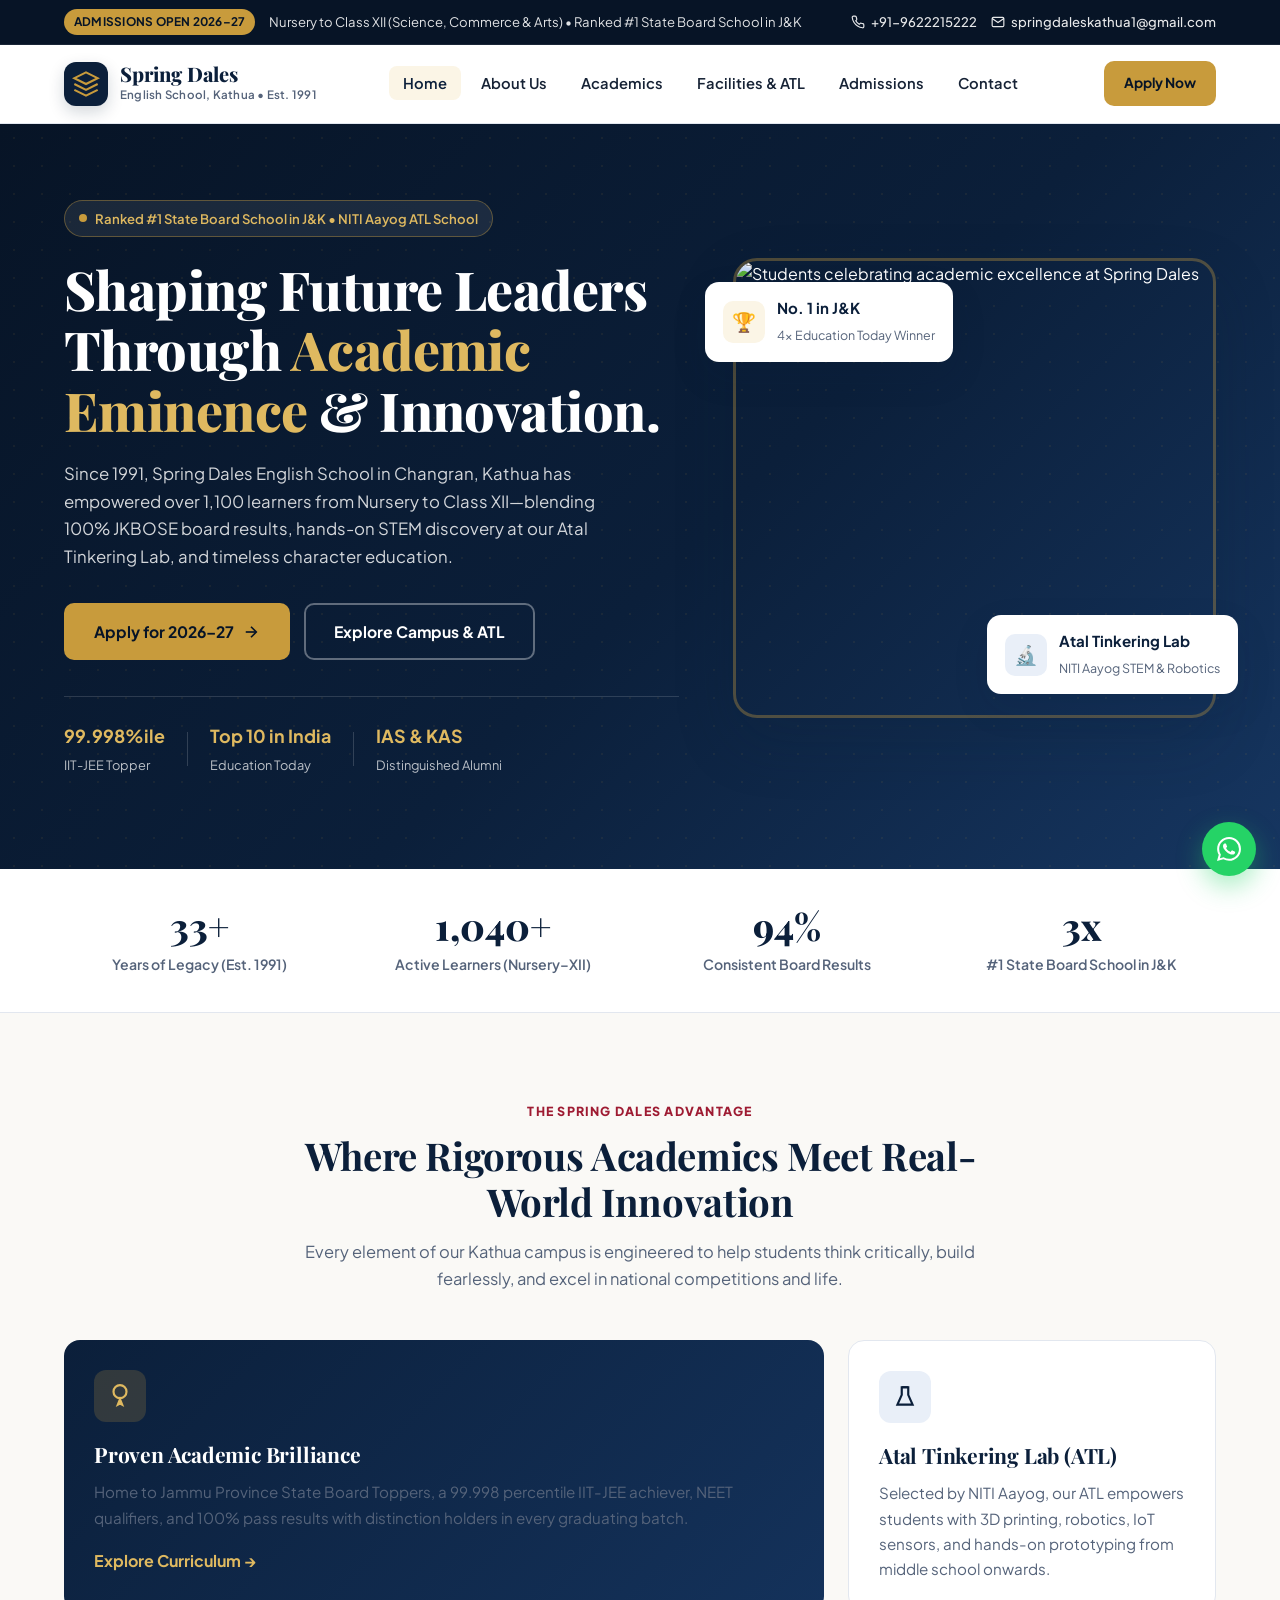
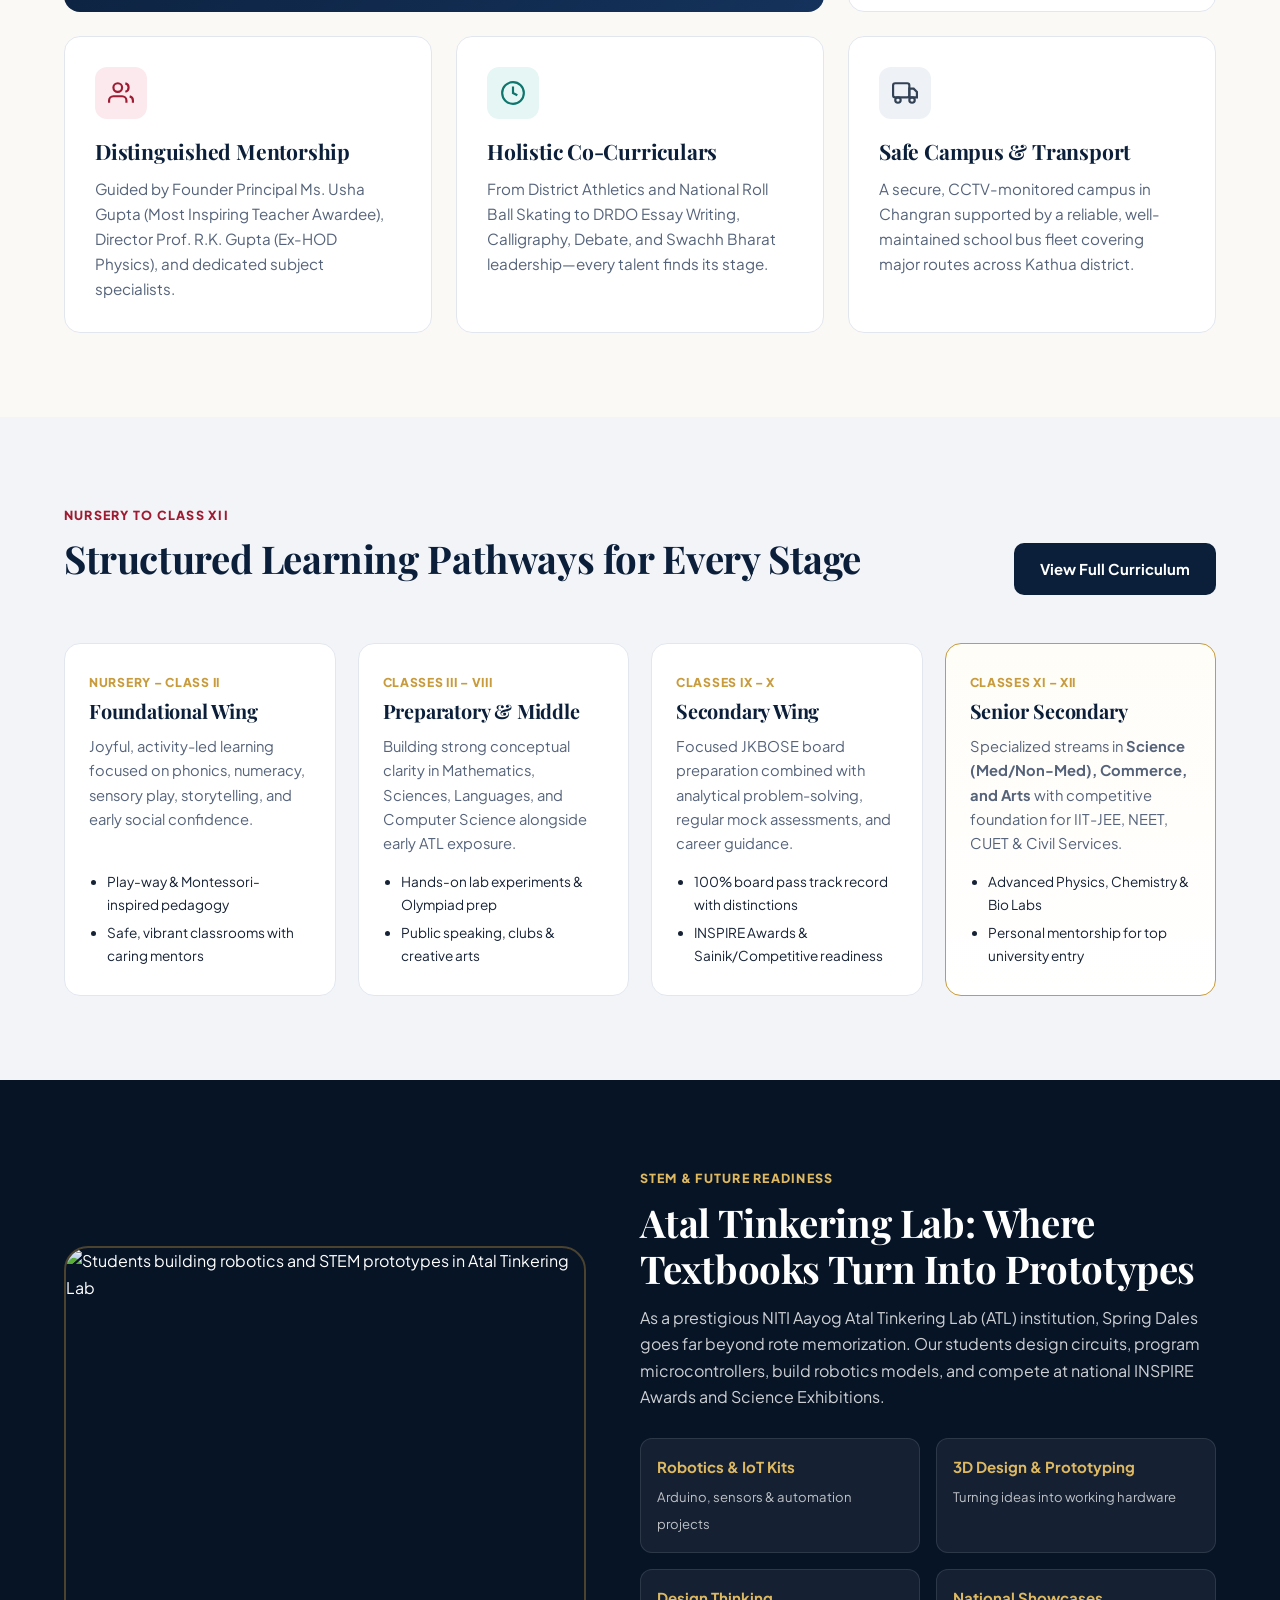
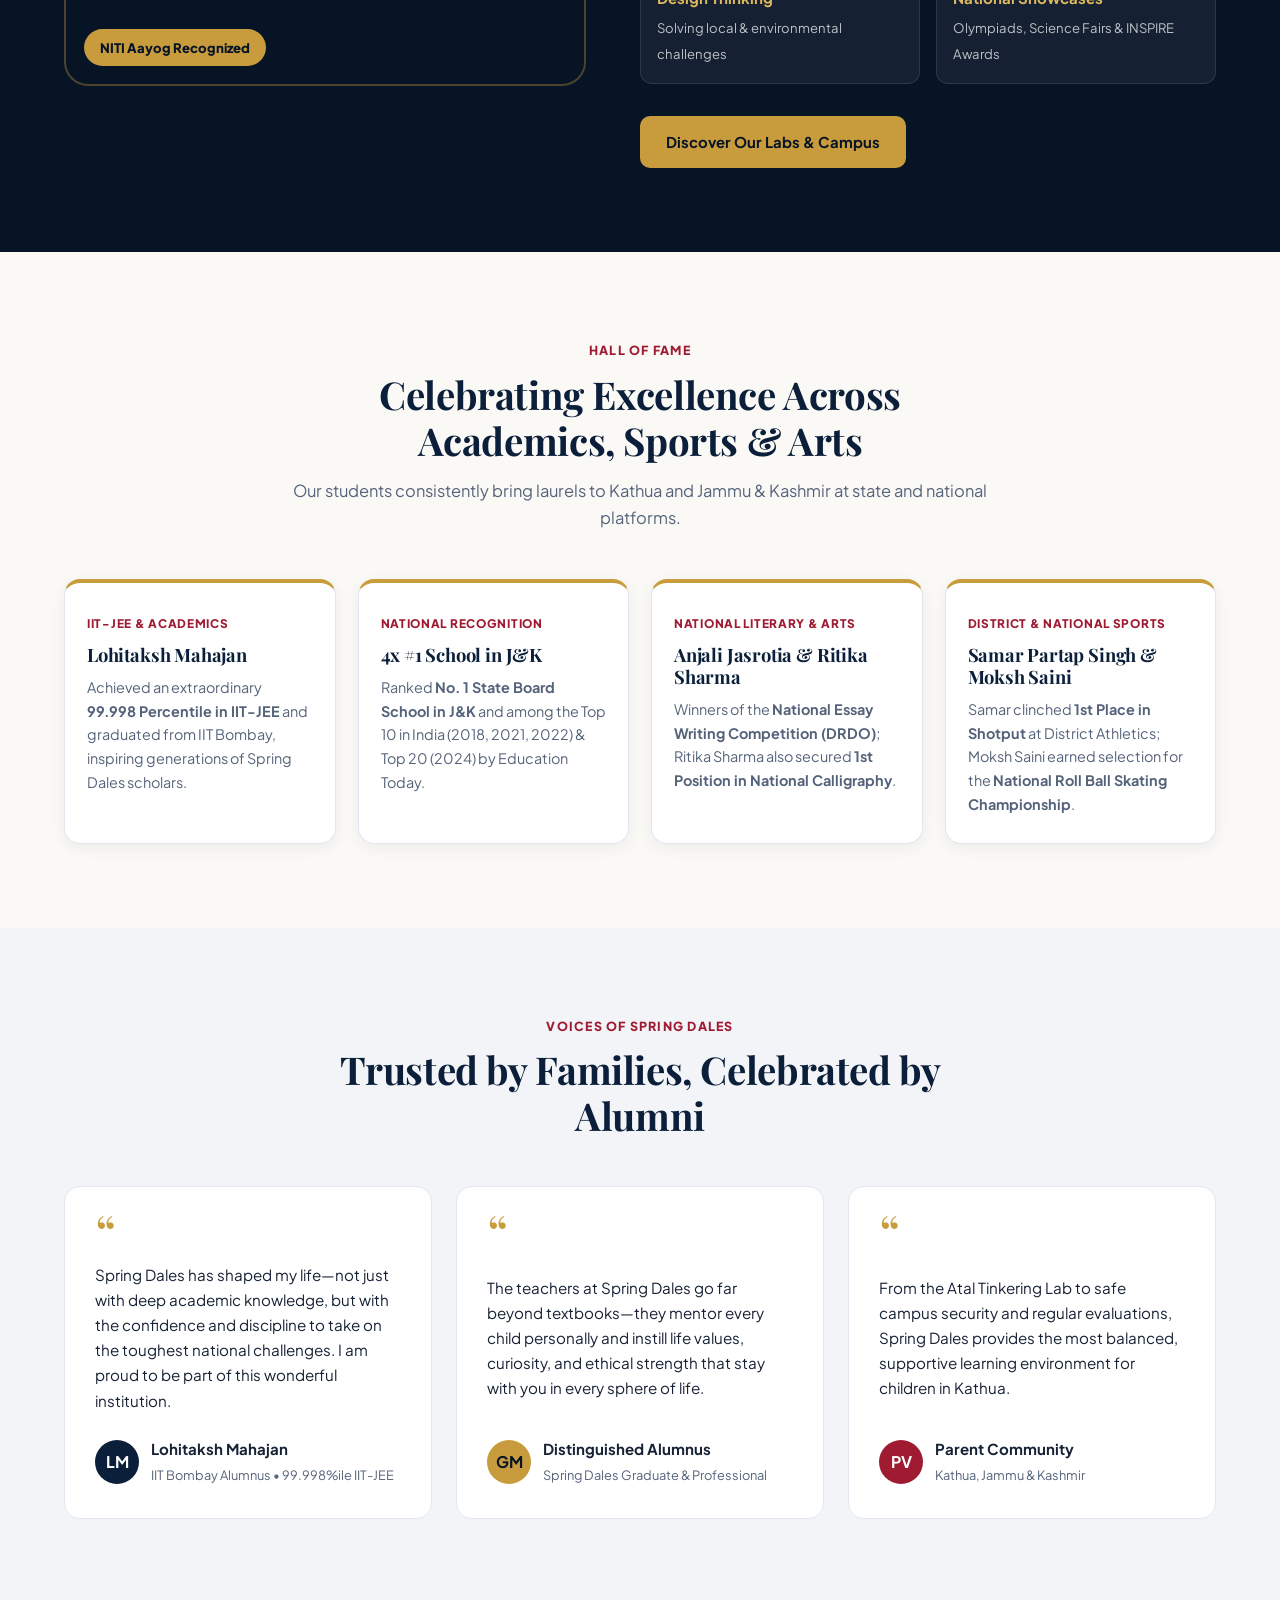
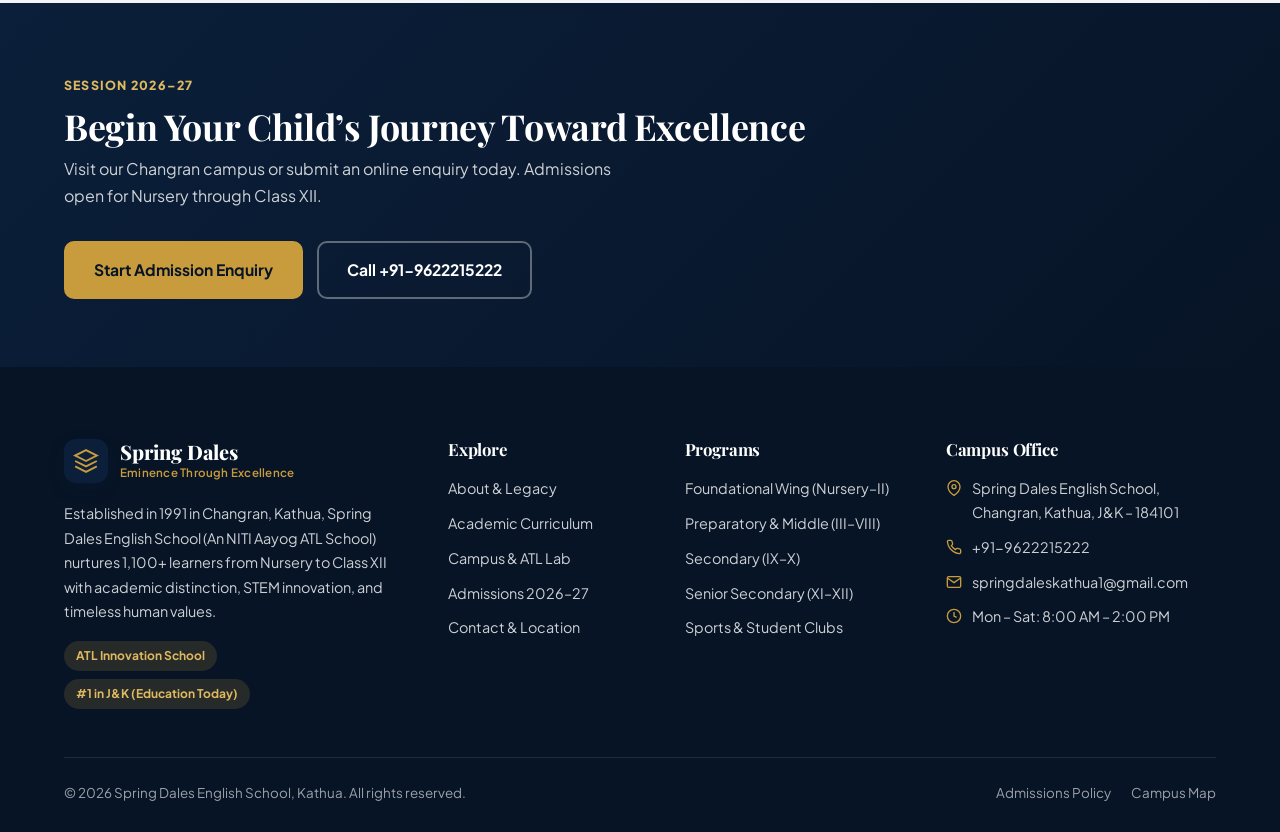
==== index.html @ 7762a11d "nine files have been added liin-coders" ====
<!DOCTYPE html>
<html lang="en">
<head>
  <meta charset="UTF-8" />
  <meta name="viewport" content="width=device-width, initial-scale=1.0" />
  <title>Spring Dales English School, Kathua | #1 Ranked ATL School in J&K (Est. 1991)</title>
  <meta name="description" content="Spring Dales English School, Changran, Kathua — Ranked #1 State Board School in J&K. Nurturing 1,100+ students from Nursery to Class XII with 100% Board Results, Atal Tinkering Lab (ATL), and IIT-JEE/NEET achievers." />
  <meta name="keywords" content="Spring Dales English School Kathua, Best School in Kathua, Top JKBOSE School Jammu and Kashmir, Atal Tinkering Lab School Kathua, Admissions Kathua 2026-27, Changran Kathua School" />
  <meta property="og:title" content="Spring Dales English School, Kathua | #1 Ranked ATL School in J&K (Est. 1991)" />
  <meta property="og:description" content="Spring Dales English School, Changran, Kathua — Ranked #1 State Board School in J&K. Nurturing 1,100+ students from Nursery to Class XII with 100% Board Results, Atal Tinkering Lab (ATL), and IIT-JEE/NEET achievers." />
  <meta property="og:type" content="website" />
  <meta property="og:url" content="https://springdaleskathua.edu.in/" />
  <link rel="preconnect" href="https://fonts.googleapis.com" />
  <link rel="preconnect" href="https://fonts.gstatic.com" crossorigin />
  <link href="https://fonts.googleapis.com/css2?family=Playfair+Display:ital,wght@0,600;0,700;0,800;1,600&family=Plus+Jakarta+Sans:wght@400;500;600;700;800&display=swap" rel="stylesheet" />
  <link rel="stylesheet" href="css/style.css" />
  
  <script type="application/ld+json">
  {
    "@context": "https://schema.org",
    "@type": "School",
    "name": "Spring Dales English School, Kathua",
    "alternateName": "Spring Dales English School (An ATL School)",
    "url": "https://springdaleskathua.edu.in/",
    "foundingDate": "1991",
    "telephone": "+91-9622215222",
    "email": "springdaleskathua1@gmail.com",
    "address": {
      "@type": "PostalAddress",
      "streetAddress": "Changran",
      "addressLocality": "Kathua",
      "addressRegion": "Jammu and Kashmir",
      "postalCode": "184101",
      "addressCountry": "IN"
    },
    "slogan": "Eminence Through Excellence"
  }
  </script>

</head>
<body>
  <!-- Top Utility Bar -->
  <div class="top-bar">
    <div class="container top-bar-inner">
      <div class="top-bar-left">
        <span class="badge-pill">Admissions Open 2026–27</span>
        <span class="top-bar-text">Nursery to Class XII (Science, Commerce &amp; Arts) • Ranked #1 State Board School in J&amp;K</span>
      </div>
      <div class="top-bar-right">
        <a href="tel:+919622215222" class="top-link">
          <svg width="14" height="14" viewBox="0 0 24 24" fill="none" stroke="currentColor" stroke-width="2"><path d="M22 16.92v3a2 2 0 0 1-2.18 2 19.79 19.79 0 0 1-8.63-3.07 19.5 19.5 0 0 1-6-6 19.79 19.79 0 0 1-3.07-8.67A2 2 0 0 1 4.11 2h3a2 2 0 0 1 2 1.72 12.84 12.84 0 0 0 .7 2.81 2 2 0 0 1-.45 2.11L8.09 9.91a16 16 0 0 0 6 6l1.27-1.27a2 2 0 0 1 2.11-.45 12.84 12.84 0 0 0 2.81.7A2 2 0 0 1 22 16.92z"/></svg>
          +91-9622215222
        </a>
        <a href="mailto:springdaleskathua1@gmail.com" class="top-link hide-sm">
          <svg width="14" height="14" viewBox="0 0 24 24" fill="none" stroke="currentColor" stroke-width="2"><path d="M4 4h16c1.1 0 2 .9 2 2v12c0 1.1-.9 2-2 2H4c-1.1 0-2-.9-2-2V6c0-1.1.9-2 2-2z"/><polyline points="22,6 12,13 2,6"/></svg>
          springdaleskathua1@gmail.com
        </a>
      </div>
    </div>
  </div>

  <!-- Main Sticky Navigation -->
  <header class="site-header" id="siteHeader">
    <div class="container header-inner">
      <a href="index.html" class="brand" aria-label="Spring Dales English School Home">
        <div class="brand-emblem">
          <svg width="28" height="28" viewBox="0 0 24 24" fill="none" stroke="currentColor" stroke-width="1.8">
            <path d="M12 2L2 7l10 5 10-5-10-5z"/>
            <path d="M2 17l10 5 10-5"/>
            <path d="M2 12l10 5 10-5"/>
          </svg>
        </div>
        <div class="brand-text">
          <span class="brand-name">Spring Dales</span>
          <span class="brand-sub">English School, Kathua • Est. 1991</span>
        </div>
      </a>

      <nav class="main-nav" aria-label="Primary Navigation">
        <ul class="nav-list">
          <li><a href="index.html" class="nav-link active">Home</a></li>
          <li><a href="about.html" class="nav-link">About Us</a></li>
          <li><a href="academics.html" class="nav-link">Academics</a></li>
          <li><a href="facilities.html" class="nav-link">Facilities & ATL</a></li>
          <li><a href="admissions.html" class="nav-link">Admissions</a></li>
          <li><a href="contact.html" class="nav-link">Contact</a></li>
        </ul>
      </nav>

      <div class="header-actions">
        <a href="admissions.html#apply" class="btn btn-gold btn-sm">Apply Now</a>
        <button class="hamburger" id="menuToggle" aria-label="Open navigation menu" aria-expanded="false">
          <span></span><span></span><span></span>
        </button>
      </div>
    </div>
  </header>

  <!-- Mobile Drawer -->
  <div class="mobile-drawer" id="mobileDrawer" aria-hidden="true">
    <div class="mobile-drawer-header">
      <span class="brand-name" style="color:#fff;">Spring Dales Kathua</span>
      <button class="drawer-close" id="drawerClose" aria-label="Close menu">&times;</button>
    </div>
    <nav class="mobile-nav-links">
      <a href="index.html" class="mobile-link active">Home</a>
      <a href="about.html" class="mobile-link">About Us</a>
      <a href="academics.html" class="mobile-link">Academics</a>
      <a href="facilities.html" class="mobile-link">Facilities & ATL</a>
      <a href="admissions.html" class="mobile-link">Admissions</a>
      <a href="contact.html" class="mobile-link">Contact</a>
      <a href="admissions.html#apply" class="btn btn-gold" style="margin-top:16px; width:100%; justify-content:center;">Apply for 2026–27</a>
    </nav>
    <div class="mobile-drawer-footer">
      <p>Changran, Kathua, J&amp;K</p>
      <p>Mon–Sat: 8:00 AM – 2:00 PM</p>
      <a href="tel:+919622215222">+91-9622215222</a>
    </div>
  </div>
  <div class="drawer-backdrop" id="drawerBackdrop"></div>

  <!-- HERO SECTION -->
  <section class="hero">
    <div class="hero-bg-pattern"></div>
    <div class="container hero-grid">
      <div class="hero-content reveal">
        <div class="eyebrow">
          <span class="dot"></span>
          Ranked #1 State Board School in J&amp;K • NITI Aayog ATL School
        </div>
        <h1 class="hero-title">
          Shaping Future Leaders Through <span class="text-gold">Academic Eminence</span> &amp; Innovation.
        </h1>
        <p class="hero-subtitle">
          Since 1991, Spring Dales English School in Changran, Kathua has empowered over 1,100 learners from Nursery to Class XII—blending 100% JKBOSE board results, hands-on STEM discovery at our Atal Tinkering Lab, and timeless character education.
        </p>
        <div class="hero-cta-group">
          <a href="admissions.html#apply" class="btn btn-gold btn-lg">
            Apply for 2026–27
            <svg width="18" height="18" viewBox="0 0 24 24" fill="none" stroke="currentColor" stroke-width="2.2"><line x1="5" y1="12" x2="19" y2="12"/><polyline points="12 5 19 12 12 19"/></svg>
          </a>
          <a href="facilities.html" class="btn btn-outline-light btn-lg">Explore Campus &amp; ATL</a>
        </div>
        <div class="hero-trust-row">
          <div class="trust-item">
            <strong>99.998%ile</strong>
            <span>IIT-JEE Topper</span>
          </div>
          <div class="trust-divider"></div>
          <div class="trust-item">
            <strong>Top 10 in India</strong>
            <span>Education Today</span>
          </div>
          <div class="trust-divider"></div>
          <div class="trust-item">
            <strong>IAS &amp; KAS</strong>
            <span>Distinguished Alumni</span>
          </div>
        </div>
      </div>

      <div class="hero-visual reveal">
        <div class="hero-image-card">
          <img src="https://images.unsplash.com/photo-1523050854058-8df90110c9f1?auto=format&fit=crop&w=1000&q=85" alt="Students celebrating academic excellence at Spring Dales English School" loading="eager" />
          <div class="floating-card fc-top">
            <div class="fc-icon gold">🏆</div>
            <div>
              <strong>No. 1 in J&amp;K</strong>
              <span>4x Education Today Winner</span>
            </div>
          </div>
          <div class="floating-card fc-bottom">
            <div class="fc-icon navy">🔬</div>
            <div>
              <strong>Atal Tinkering Lab</strong>
              <span>NITI Aayog STEM &amp; Robotics</span>
            </div>
          </div>
        </div>
      </div>
    </div>
  </section>

  <!-- LIVE IMPACT STATS BAR -->
  <section class="stats-strip">
    <div class="container stats-grid">
      <div class="stat-box reveal">
        <span class="stat-number" data-target="35" data-suffix="+">35+</span>
        <span class="stat-label">Years of Legacy (Est. 1991)</span>
      </div>
      <div class="stat-box reveal">
        <span class="stat-number" data-target="1100" data-suffix="+">1,100+</span>
        <span class="stat-label">Active Learners (Nursery–XII)</span>
      </div>
      <div class="stat-box reveal">
        <span class="stat-number" data-target="100" data-suffix="%">100%</span>
        <span class="stat-label">Consistent Board Results</span>
      </div>
      <div class="stat-box reveal">
        <span class="stat-number" data-target="4" data-suffix="x">4x</span>
        <span class="stat-label">#1 State Board School in J&amp;K</span>
      </div>
    </div>
  </section>

  <!-- WHY CHOOSE SPRING DALES (BENTO VALUE PROPOSITION) -->
  <section class="section">
    <div class="container">
      <div class="section-header center reveal">
        <span class="section-tag">The Spring Dales Advantage</span>
        <h2 class="section-title">Where Rigorous Academics Meet Real-World Innovation</h2>
        <p class="section-lead">Every element of our Kathua campus is engineered to help students think critically, build fearlessly, and excel in national competitions and life.</p>
      </div>

      <div class="bento-grid">
        <article class="bento-card bento-featured reveal">
          <div class="card-icon-wrap gold">
            <svg width="26" height="26" viewBox="0 0 24 24" fill="none" stroke="currentColor" stroke-width="2"><path d="M12 15l-2 5l2-1l2 1l-2-5z"/><circle cx="12" cy="8" r="6"/></svg>
          </div>
          <h3>Proven Academic Brilliance</h3>
          <p>Home to Jammu Province State Board Toppers, a 99.998 percentile IIT-JEE achiever, NEET qualifiers, and 100% pass results with distinction holders in every graduating batch.</p>
          <a href="academics.html" class="card-link">Explore Curriculum &rarr;</a>
        </article>

        <article class="bento-card reveal">
          <div class="card-icon-wrap navy">
            <svg width="26" height="26" viewBox="0 0 24 24" fill="none" stroke="currentColor" stroke-width="2"><path d="M9 3h6v7l4 9H5l4-9V3z"/><line x1="9" y1="3" x2="15" y2="3"/></svg>
          </div>
          <h3>Atal Tinkering Lab (ATL)</h3>
          <p>Selected by NITI Aayog, our ATL empowers students with 3D printing, robotics, IoT sensors, and hands-on prototyping from middle school onwards.</p>
        </article>

        <article class="bento-card reveal">
          <div class="card-icon-wrap crimson">
            <svg width="26" height="26" viewBox="0 0 24 24" fill="none" stroke="currentColor" stroke-width="2"><path d="M17 21v-2a4 4 0 0 0-4-4H5a4 4 0 0 0-4 4v2"/><circle cx="9" cy="7" r="4"/><path d="M23 21v-2a4 4 0 0 0-3-3.87"/><path d="M16 3.13a4 4 0 0 1 0 7.75"/></svg>
          </div>
          <h3>Distinguished Mentorship</h3>
          <p>Guided by Founder Principal Ms. Usha Gupta (Most Inspiring Teacher Awardee), Director Prof. R.K. Gupta (Ex-HOD Physics), and dedicated subject specialists.</p>
        </article>

        <article class="bento-card reveal">
          <div class="card-icon-wrap teal">
            <svg width="26" height="26" viewBox="0 0 24 24" fill="none" stroke="currentColor" stroke-width="2"><circle cx="12" cy="12" r="10"/><path d="M12 6v6l4 2"/></svg>
          </div>
          <h3>Holistic Co-Curriculars</h3>
          <p>From District Athletics and National Roll Ball Skating to DRDO Essay Writing, Calligraphy, Debate, and Swachh Bharat leadership—every talent finds its stage.</p>
        </article>

        <article class="bento-card reveal">
          <div class="card-icon-wrap slate">
            <svg width="26" height="26" viewBox="0 0 24 24" fill="none" stroke="currentColor" stroke-width="2"><rect x="1" y="3" width="15" height="13" rx="2"/><polygon points="16 8 20 8 23 11 23 16 16 16 16 8"/><circle cx="5.5" cy="18.5" r="2.5"/><circle cx="18.5" cy="18.5" r="2.5"/></svg>
          </div>
          <h3>Safe Campus &amp; Transport</h3>
          <p>A secure, CCTV-monitored campus in Changran supported by a reliable, well-maintained school bus fleet covering major routes across Kathua district.</p>
        </article>
      </div>
    </div>
  </section>

  <!-- ACADEMIC PATHWAYS -->
  <section class="section section-alt">
    <div class="container">
      <div class="section-header split reveal">
        <div>
          <span class="section-tag">Nursery to Class XII</span>
          <h2 class="section-title">Structured Learning Pathways for Every Stage</h2>
        </div>
        <a href="academics.html" class="btn btn-navy">View Full Curriculum</a>
      </div>

      <div class="pathways-grid">
        <div class="pathway-card reveal">
          <span class="pathway-grade">Nursery – Class II</span>
          <h3>Foundational Wing</h3>
          <p>Joyful, activity-led learning focused on phonics, numeracy, sensory play, storytelling, and early social confidence.</p>
          <ul>
            <li>Play-way &amp; Montessori-inspired pedagogy</li>
            <li>Safe, vibrant classrooms with caring mentors</li>
          </ul>
        </div>

        <div class="pathway-card reveal">
          <span class="pathway-grade">Classes III – VIII</span>
          <h3>Preparatory &amp; Middle</h3>
          <p>Building strong conceptual clarity in Mathematics, Sciences, Languages, and Computer Science alongside early ATL exposure.</p>
          <ul>
            <li>Hands-on lab experiments &amp; Olympiad prep</li>
            <li>Public speaking, clubs &amp; creative arts</li>
          </ul>
        </div>

        <div class="pathway-card reveal">
          <span class="pathway-grade">Classes IX – X</span>
          <h3>Secondary Wing</h3>
          <p>Focused JKBOSE board preparation combined with analytical problem-solving, regular mock assessments, and career guidance.</p>
          <ul>
            <li>100% board pass track record with distinctions</li>
            <li>INSPIRE Awards &amp; Sainik/Competitive readiness</li>
          </ul>
        </div>

        <div class="pathway-card featured-pathway reveal">
          <span class="pathway-grade">Classes XI – XII</span>
          <h3>Senior Secondary</h3>
          <p>Specialized streams in <strong>Science (Med/Non-Med), Commerce, and Arts</strong> with competitive foundation for IIT-JEE, NEET, CUET &amp; Civil Services.</p>
          <ul>
            <li>Advanced Physics, Chemistry &amp; Bio Labs</li>
            <li>Personal mentorship for top university entry</li>
          </ul>
        </div>
      </div>
    </div>
  </section>

  <!-- ATL INNOVATION SPOTLIGHT -->
  <section class="section atl-spotlight">
    <div class="container atl-grid">
      <div class="atl-media reveal">
        <img src="https://images.unsplash.com/photo-1581092160607-ee22621dd758?auto=format&fit=crop&w=950&q=85" alt="Students building robotics and STEM prototypes in Atal Tinkering Lab" loading="lazy" />
        <div class="atl-badge">NITI Aayog Recognized</div>
      </div>
      <div class="atl-content reveal">
        <span class="section-tag tag-gold">STEM &amp; Future Readiness</span>
        <h2 class="section-title text-white">Atal Tinkering Lab: Where Textbooks Turn Into Prototypes</h2>
        <p class="atl-text">
          As a prestigious NITI Aayog Atal Tinkering Lab (ATL) institution, Spring Dales goes far beyond rote memorization. Our students design circuits, program microcontrollers, build robotics models, and compete at national INSPIRE Awards and Science Exhibitions.
        </p>
        <div class="atl-features">
          <div class="atl-feat">
            <strong>Robotics &amp; IoT Kits</strong>
            <span>Arduino, sensors &amp; automation projects</span>
          </div>
          <div class="atl-feat">
            <strong>3D Design &amp; Prototyping</strong>
            <span>Turning ideas into working hardware</span>
          </div>
          <div class="atl-feat">
            <strong>Design Thinking</strong>
            <span>Solving local &amp; environmental challenges</span>
          </div>
          <div class="atl-feat">
            <strong>National Showcases</strong>
            <span>Olympiads, Science Fairs &amp; INSPIRE Awards</span>
          </div>
        </div>
        <a href="facilities.html#atl" class="btn btn-gold">Discover Our Labs &amp; Campus</a>
      </div>
    </div>
  </section>

  <!-- HALL OF FAME & RECENT ACHIEVEMENTS -->
  <section class="section">
    <div class="container">
      <div class="section-header center reveal">
        <span class="section-tag">Hall of Fame</span>
        <h2 class="section-title">Celebrating Excellence Across Academics, Sports &amp; Arts</h2>
        <p class="section-lead">Our students consistently bring laurels to Kathua and Jammu &amp; Kashmir at state and national platforms.</p>
      </div>

      <div class="achievements-grid">
        <div class="ach-card reveal">
          <span class="ach-cat">IIT-JEE &amp; Academics</span>
          <h4>Lohitaksh Mahajan</h4>
          <p>Achieved an extraordinary <strong>99.998 Percentile in IIT-JEE</strong> and graduated from IIT Bombay, inspiring generations of Spring Dales scholars.</p>
        </div>
        <div class="ach-card reveal">
          <span class="ach-cat">National Recognition</span>
          <h4>4x #1 School in J&amp;K</h4>
          <p>Ranked <strong>No. 1 State Board School in J&amp;K</strong> and among the Top 10 in India (2018, 2021, 2022) &amp; Top 20 (2024) by Education Today.</p>
        </div>
        <div class="ach-card reveal">
          <span class="ach-cat">National Literary &amp; Arts</span>
          <h4>Anjali Jasrotia &amp; Ritika Sharma</h4>
          <p>Winners of the <strong>National Essay Writing Competition (DRDO)</strong>; Ritika Sharma also secured <strong>1st Position in National Calligraphy</strong>.</p>
        </div>
        <div class="ach-card reveal">
          <span class="ach-cat">District &amp; National Sports</span>
          <h4>Samar Partap Singh &amp; Moksh Saini</h4>
          <p>Samar clinched <strong>1st Place in Shotput</strong> at District Athletics; Moksh Saini earned selection for the <strong>National Roll Ball Skating Championship</strong>.</p>
        </div>
      </div>
    </div>
  </section>

  <!-- ALUMNI & PARENT TESTIMONIALS -->
  <section class="section section-alt">
    <div class="container">
      <div class="section-header center reveal">
        <span class="section-tag">Voices of Spring Dales</span>
        <h2 class="section-title">Trusted by Families, Celebrated by Alumni</h2>
      </div>

      <div class="testimonial-grid">
        <blockquote class="testimonial-card reveal">
          <div class="quote-mark">“</div>
          <p>Spring Dales has shaped my life—not just with deep academic knowledge, but with the confidence and discipline to take on the toughest national challenges. I am proud to be part of this wonderful institution.</p>
          <footer>
            <div class="avatar">LM</div>
            <div>
              <strong>Lohitaksh Mahajan</strong>
              <span>IIT Bombay Alumnus • 99.998%ile IIT-JEE</span>
            </div>
          </footer>
        </blockquote>

        <blockquote class="testimonial-card reveal">
          <div class="quote-mark">“</div>
          <p>The teachers at Spring Dales go far beyond textbooks—they mentor every child personally and instill life values, curiosity, and ethical strength that stay with you in every sphere of life.</p>
          <footer>
            <div class="avatar gold-av">GM</div>
            <div>
              <strong>Distinguished Alumnus</strong>
              <span>Spring Dales Graduate &amp; Professional</span>
            </div>
          </footer>
        </blockquote>

        <blockquote class="testimonial-card reveal">
          <div class="quote-mark">“</div>
          <p>From the Atal Tinkering Lab to safe campus security and regular evaluations, Spring Dales provides the most balanced, supportive learning environment for children in Kathua.</p>
          <footer>
            <div class="avatar crimson-av">PV</div>
            <div>
              <strong>Parent Community</strong>
              <span>Kathua, Jammu &amp; Kashmir</span>
            </div>
          </footer>
        </blockquote>
      </div>
    </div>
  </section>

  <!-- ADMISSIONS CTA BANNER -->
  <section class="cta-banner">
    <div class="container cta-banner-inner reveal">
      <div>
        <span class="section-tag tag-gold">Session 2026–27</span>
        <h2>Begin Your Child’s Journey Toward Excellence</h2>
        <p>Visit our Changran campus or submit an online enquiry today. Admissions open for Nursery through Class XII.</p>
      </div>
      <div class="cta-banner-actions">
        <a href="admissions.html#apply" class="btn btn-gold btn-lg">Start Admission Enquiry</a>
        <a href="tel:+919622215222" class="btn btn-outline-light btn-lg">Call +91-9622215222</a>
      </div>
    </div>
  </section>

  <!-- Footer -->
  <footer class="site-footer">
    <div class="container">
      <div class="footer-grid">
        <div class="footer-col footer-brand-col">
          <div class="brand" style="margin-bottom: 18px;">
            <div class="brand-emblem">
              <svg width="26" height="26" viewBox="0 0 24 24" fill="none" stroke="currentColor" stroke-width="1.8">
                <path d="M12 2L2 7l10 5 10-5-10-5z"/>
                <path d="M2 17l10 5 10-5"/>
                <path d="M2 12l10 5 10-5"/>
              </svg>
            </div>
            <div class="brand-text">
              <span class="brand-name" style="color:#fff;">Spring Dales</span>
              <span class="brand-sub" style="color:#c89b3c;">Eminence Through Excellence</span>
            </div>
          </div>
          <p class="footer-desc">
            Established in 1991 in Changran, Kathua, Spring Dales English School (An NITI Aayog ATL School) nurtures 1,100+ learners from Nursery to Class XII with academic distinction, STEM innovation, and timeless human values.
          </p>
          <div class="footer-badges">
            <span class="f-badge">ATL Innovation School</span>
            <span class="f-badge">#1 in J&amp;K (Education Today)</span>
          </div>
        </div>

        <div class="footer-col">
          <h4 class="footer-heading">Explore</h4>
          <ul class="footer-links">
            <li><a href="about.html">About &amp; Legacy</a></li>
            <li><a href="academics.html">Academic Curriculum</a></li>
            <li><a href="facilities.html">Campus &amp; ATL Lab</a></li>
            <li><a href="admissions.html">Admissions 2026–27</a></li>
            <li><a href="contact.html">Contact &amp; Location</a></li>
          </ul>
        </div>

        <div class="footer-col">
          <h4 class="footer-heading">Programs</h4>
          <ul class="footer-links">
            <li><a href="academics.html#foundational">Foundational Wing (Nursery–II)</a></li>
            <li><a href="academics.html#middle">Preparatory &amp; Middle (III–VIII)</a></li>
            <li><a href="academics.html#secondary">Secondary (IX–X)</a></li>
            <li><a href="academics.html#streams">Senior Secondary (XI–XII)</a></li>
            <li><a href="facilities.html#clubs">Sports &amp; Student Clubs</a></li>
          </ul>
        </div>

        <div class="footer-col">
          <h4 class="footer-heading">Campus Office</h4>
          <ul class="footer-contact-list">
            <li>
              <svg width="16" height="16" viewBox="0 0 24 24" fill="none" stroke="#c89b3c" stroke-width="2"><path d="M21 10c0 7-9 13-9 13s-9-6-9-13a9 9 0 0 1 18 0z"/><circle cx="12" cy="10" r="3"/></svg>
              <span>Spring Dales English School, Changran, Kathua, J&amp;K – 184101</span>
            </li>
            <li>
              <svg width="16" height="16" viewBox="0 0 24 24" fill="none" stroke="#c89b3c" stroke-width="2"><path d="M22 16.92v3a2 2 0 0 1-2.18 2 19.79 19.79 0 0 1-8.63-3.07 19.5 19.5 0 0 1-6-6 19.79 19.79 0 0 1-3.07-8.67A2 2 0 0 1 4.11 2h3a2 2 0 0 1 2 1.72 12.84 12.84 0 0 0 .7 2.81 2 2 0 0 1-.45 2.11L8.09 9.91a16 16 0 0 0 6 6l1.27-1.27a2 2 0 0 1 2.11-.45 12.84 12.84 0 0 0 2.81.7A2 2 0 0 1 22 16.92z"/></svg>
              <a href="tel:+919622215222">+91-9622215222</a>
            </li>
            <li>
              <svg width="16" height="16" viewBox="0 0 24 24" fill="none" stroke="#c89b3c" stroke-width="2"><path d="M4 4h16c1.1 0 2 .9 2 2v12c0 1.1-.9 2-2 2H4c-1.1 0-2-.9-2-2V6c0-1.1.9-2 2-2z"/><polyline points="22,6 12,13 2,6"/></svg>
              <a href="mailto:springdaleskathua1@gmail.com">springdaleskathua1@gmail.com</a>
            </li>
            <li>
              <svg width="16" height="16" viewBox="0 0 24 24" fill="none" stroke="#c89b3c" stroke-width="2"><circle cx="12" cy="12" r="10"/><polyline points="12 6 12 12 16 14"/></svg>
              <span>Mon – Sat: 8:00 AM – 2:00 PM</span>
            </li>
          </ul>
        </div>
      </div>

      <div class="footer-bottom">
        <p>&copy; 2026 Spring Dales English School, Kathua. All rights reserved.</p>
        <div class="footer-bottom-links">
          <a href="admissions.html">Admissions Policy</a>
          <a href="contact.html">Campus Map</a>
        </div>
      </div>
    </div>
  </footer>

  <!-- Floating WhatsApp Quick Connect -->
  <a href="https://wa.me/919622215222?text=Hello%20Spring%20Dales%20English%20School%2C%20I%20would%20like%20to%20enquire%20about%20admissions%20for%202026-27." target="_blank" rel="noopener" class="whatsapp-fab" aria-label="Chat on WhatsApp">
    <svg width="24" height="24" viewBox="0 0 24 24" fill="currentColor"><path d="M20.52 3.48A11.86 11.86 0 0 0 12.06 0C5.5 0 .16 5.34.16 11.9c0 2.1.55 4.14 1.59 5.95L0 24l6.33-1.66a11.86 11.86 0 0 0 5.73 1.46h.01c6.56 0 11.9-5.34 11.9-11.9 0-3.18-1.24-6.17-3.45-8.42zM12.07 21.8h-.01a9.86 9.86 0 0 1-5.03-1.38l-.36-.21-3.76.99 1-3.66-.24-.38a9.84 9.84 0 0 1-1.51-5.26c0-5.45 4.44-9.89 9.9-9.89 2.64 0 5.13 1.03 7 2.9a9.83 9.83 0 0 1 2.9 7c0 5.46-4.44 9.89-9.89 9.89zm5.42-7.41c-.3-.15-1.76-.87-2.03-.97-.27-.1-.47-.15-.67.15-.2.3-.77.97-.94 1.17-.17.2-.35.22-.64.07-.3-.15-1.26-.46-2.4-1.48-.89-.79-1.49-1.77-1.66-2.07-.17-.3-.02-.46.13-.61.13-.13.3-.35.45-.52.15-.17.2-.3.3-.5.1-.2.05-.37-.02-.52-.08-.15-.67-1.62-.92-2.22-.24-.58-.49-.5-.67-.51h-.57c-.2 0-.52.07-.79.37-.27.3-1.04 1.02-1.04 2.48s1.07 2.88 1.22 3.08c.15.2 2.1 3.2 5.09 4.49.71.31 1.27.49 1.7.63.71.23 1.36.2 1.87.12.57-.09 1.76-.72 2.01-1.41.25-.7.25-1.29.17-1.41-.07-.13-.27-.2-.57-.35z"/></svg>
  </a>

  <button class="back-to-top" id="backToTop" aria-label="Back to top">
    <svg width="20" height="20" viewBox="0 0 24 24" fill="none" stroke="currentColor" stroke-width="2.2"><polyline points="18 15 12 9 6 15"/></svg>
  </button>

  <script src="js/main.js"></script>
</body>
</html>
---- css/style.css ----
/* ==========================================================================
   Spring Dales English School, Kathua — Redesigned Design System (2026)
   Palette: Royal Academic Navy (#0B1F3A), Heritage Gold (#C89B3C),
            Warm Ivory (#FAF9F6), Crimson Accent (#9E1B32)
   Typography: Playfair Display (Headings) + Plus Jakarta Sans (Body/UI)
   ========================================================================== */

:root {
  --navy: #0B1F3A;
  --navy-deep: #071426;
  --navy-soft: #14325B;
  --gold: #C89B3C;
  --gold-light: #DFB960;
  --gold-pale: #FBF5E6;
  --crimson: #9E1B32;
  --ivory: #FAF9F6;
  --surface: #FFFFFF;
  --surface-alt: #F2F4F8;
  --border: #E2E7EF;
  --text: #162235;
  --text-muted: #55637A;
  --radius-sm: 10px;
  --radius-md: 16px;
  --radius-lg: 24px;
  --shadow-sm: 0 4px 16px rgba(11, 31, 58, 0.06);
  --shadow-md: 0 14px 36px rgba(11, 31, 58, 0.10);
  --shadow-lg: 0 24px 60px rgba(11, 31, 58, 0.18);
  --transition: 0.3s cubic-bezier(0.22, 1, 0.36, 1);
}

*, *::before, *::after {
  box-sizing: border-box;
  margin: 0;
  padding: 0;
}

html {
  scroll-behavior: smooth;
  font-size: 16px;
}

body {
  font-family: 'Plus Jakarta Sans', -apple-system, BlinkMacSystemFont, sans-serif;
  color: var(--text);
  background: var(--ivory);
  line-height: 1.65;
  overflow-x: hidden;
  -webkit-font-smoothing: antialiased;
}

h1, h2, h3, h4 {
  font-family: 'Playfair Display', Georgia, serif;
  color: var(--navy);
  line-height: 1.2;
  letter-spacing: -0.01em;
}

a {
  color: inherit;
  text-decoration: none;
  transition: var(--transition);
}

img {
  max-width: 100%;
  display: block;
}

.container {
  width: 100%;
  max-width: 1200px;
  margin: 0 auto;
  padding: 0 24px;
}

/* TOP UTILITY BAR */
.top-bar {
  background: var(--navy-deep);
  color: rgba(255, 255, 255, 0.88);
  font-size: 0.82rem;
  padding: 9px 0;
  border-bottom: 1px solid rgba(255, 255, 255, 0.08);
}

.top-bar-inner {
  display: flex;
  align-items: center;
  justify-content: space-between;
  gap: 16px;
  flex-wrap: wrap;
}

.top-bar-left, .top-bar-right {
  display: flex;
  align-items: center;
  gap: 14px;
}

.badge-pill {
  background: var(--gold);
  color: var(--navy-deep);
  font-weight: 700;
  padding: 3px 10px;
  border-radius: 999px;
  font-size: 0.74rem;
  letter-spacing: 0.02em;
  text-transform: uppercase;
}

.top-link {
  display: inline-flex;
  align-items: center;
  gap: 6px;
  color: rgba(255, 255, 255, 0.9);
  font-weight: 500;
}

.top-link:hover {
  color: var(--gold-light);
}

/* HEADER & NAV */
.site-header {
  position: sticky;
  top: 0;
  z-index: 1000;
  background: rgba(255, 255, 255, 0.94);
  backdrop-filter: blur(14px);
  border-bottom: 1px solid var(--border);
  transition: var(--transition);
}

.site-header.scrolled {
  box-shadow: var(--shadow-sm);
}

.header-inner {
  display: flex;
  align-items: center;
  justify-content: space-between;
  height: 78px;
  gap: 20px;
}

.brand {
  display: flex;
  align-items: center;
  gap: 12px;
}

.brand-emblem {
  width: 44px;
  height: 44px;
  border-radius: 12px;
  background: var(--navy);
  color: var(--gold);
  display: grid;
  place-items: center;
  flex-shrink: 0;
  box-shadow: 0 6px 16px rgba(11, 31, 58, 0.18);
}

.brand-text {
  display: flex;
  flex-direction: column;
}

.brand-name {
  font-family: 'Playfair Display', serif;
  font-size: 1.25rem;
  font-weight: 800;
  color: var(--navy);
  line-height: 1.1;
}

.brand-sub {
  font-size: 0.72rem;
  font-weight: 600;
  color: var(--text-muted);
  letter-spacing: 0.02em;
}

.nav-list {
  display: flex;
  list-style: none;
  gap: 6px;
}

.nav-link {
  padding: 8px 14px;
  font-size: 0.92rem;
  font-weight: 600;
  color: var(--text);
  border-radius: 8px;
}

.nav-link:hover, .nav-link.active {
  color: var(--navy);
  background: var(--gold-pale);
}

.header-actions {
  display: flex;
  align-items: center;
  gap: 12px;
}

/* BUTTONS */
.btn {
  display: inline-flex;
  align-items: center;
  gap: 8px;
  padding: 12px 24px;
  border-radius: 10px;
  font-weight: 700;
  font-size: 0.93rem;
  cursor: pointer;
  border: 2px solid transparent;
  transition: var(--transition);
}

.btn-sm { padding: 9px 18px; font-size: 0.86rem; }
.btn-lg { padding: 14px 28px; font-size: 0.98rem; }

.btn-gold {
  background: var(--gold);
  color: var(--navy-deep);
}
.btn-gold:hover {
  background: var(--gold-light);
  transform: translateY(-2px);
  box-shadow: 0 10px 24px rgba(200, 155, 60, 0.35);
}

.btn-navy {
  background: var(--navy);
  color: #fff;
}
.btn-navy:hover {
  background: var(--navy-soft);
  transform: translateY(-2px);
  box-shadow: var(--shadow-md);
}

.btn-outline-light {
  background: transparent;
  border-color: rgba(255, 255, 255, 0.35);
  color: #fff;
}
.btn-outline-light:hover {
  background: rgba(255, 255, 255, 0.1);
  border-color: #fff;
}

/* HAMBURGER & MOBILE DRAWER */
.hamburger {
  display: none;
  flex-direction: column;
  gap: 5px;
  background: none;
  border: none;
  cursor: pointer;
  padding: 6px;
}
.hamburger span {
  width: 24px;
  height: 2.5px;
  background: var(--navy);
  border-radius: 2px;
}

.mobile-drawer {
  position: fixed;
  top: 0;
  right: -320px;
  width: 300px;
  height: 100vh;
  background: var(--navy-deep);
  color: #fff;
  z-index: 2000;
  padding: 24px;
  display: flex;
  flex-direction: column;
  justify-content: space-between;
  transition: right 0.35s ease;
}
.mobile-drawer.open { right: 0; }

.mobile-drawer-header {
  display: flex;
  justify-content: space-between;
  align-items: center;
  padding-bottom: 18px;
  border-bottom: 1px solid rgba(255, 255, 255, 0.12);
}
.drawer-close {
  background: none;
  border: none;
  color: #fff;
  font-size: 2rem;
  cursor: pointer;
  line-height: 1;
}
.mobile-nav-links {
  display: flex;
  flex-direction: column;
  gap: 6px;
  margin-top: 20px;
  flex: 1;
}
.mobile-link {
  padding: 12px 14px;
  border-radius: 8px;
  color: rgba(255, 255, 255, 0.88);
  font-weight: 600;
}
.mobile-link.active, .mobile-link:hover {
  background: rgba(200, 155, 60, 0.18);
  color: var(--gold-light);
}
.mobile-drawer-footer {
  border-top: 1px solid rgba(255, 255, 255, 0.12);
  padding-top: 16px;
  font-size: 0.84rem;
  color: rgba(255, 255, 255, 0.7);
  display: flex;
  flex-direction: column;
  gap: 4px;
}
.mobile-drawer-footer a { color: var(--gold-light); font-weight: 600; }

.drawer-backdrop {
  position: fixed;
  inset: 0;
  background: rgba(7, 20, 38, 0.6);
  z-index: 1900;
  opacity: 0;
  pointer-events: none;
  transition: opacity 0.3s ease;
}
.drawer-backdrop.open {
  opacity: 1;
  pointer-events: auto;
}

/* HERO SECTION */
.hero {
  position: relative;
  background: linear-gradient(135deg, var(--navy-deep) 0%, var(--navy) 55%, #163661 100%);
  color: #fff;
  padding: 76px 0 92px;
  overflow: hidden;
}

.hero-bg-pattern {
  position: absolute;
  inset: 0;
  background-image: radial-gradient(rgba(200, 155, 60, 0.14) 1px, transparent 1px);
  background-size: 28px 28px;
  opacity: 0.55;
  pointer-events: none;
}

.hero-grid {
  position: relative;
  z-index: 2;
  display: grid;
  grid-template-columns: 1.12fr 0.88fr;
  gap: 54px;
  align-items: center;
}

.eyebrow {
  display: inline-flex;
  align-items: center;
  gap: 8px;
  background: rgba(255, 255, 255, 0.08);
  border: 1px solid rgba(200, 155, 60, 0.4);
  color: var(--gold-light);
  padding: 7px 14px;
  border-radius: 999px;
  font-size: 0.82rem;
  font-weight: 600;
  margin-bottom: 22px;
}

.eyebrow .dot {
  width: 8px;
  height: 8px;
  border-radius: 50%;
  background: var(--gold);
}

.hero-title {
  color: #fff;
  font-size: clamp(2.25rem, 4.2vw, 3.45rem);
  font-weight: 800;
  margin-bottom: 20px;
  line-height: 1.12;
}

.text-gold { color: var(--gold-light); }
.text-white { color: #fff !important; }

.hero-subtitle {
  font-size: 1.05rem;
  color: rgba(255, 255, 255, 0.82);
  margin-bottom: 32px;
  max-width: 560px;
}

.hero-cta-group {
  display: flex;
  flex-wrap: wrap;
  gap: 14px;
  margin-bottom: 36px;
}

.hero-trust-row {
  display: flex;
  align-items: center;
  gap: 22px;
  padding-top: 24px;
  border-top: 1px solid rgba(255, 255, 255, 0.14);
}

.trust-item strong {
  display: block;
  font-size: 1.12rem;
  color: var(--gold-light);
}

.trust-item span {
  font-size: 0.8rem;
  color: rgba(255, 255, 255, 0.72);
}

.trust-divider {
  width: 1px;
  height: 34px;
  background: rgba(255, 255, 255, 0.16);
}

.hero-image-card {
  position: relative;
  border-radius: var(--radius-lg);
  overflow: visible;
}

.hero-image-card img {
  width: 100%;
  height: 460px;
  object-fit: cover;
  border-radius: var(--radius-lg);
  border: 3px solid rgba(200, 155, 60, 0.35);
  box-shadow: var(--shadow-lg);
}

.floating-card {
  position: absolute;
  background: #fff;
  color: var(--navy);
  padding: 14px 18px;
  border-radius: 14px;
  box-shadow: var(--shadow-md);
  display: flex;
  align-items: center;
  gap: 12px;
  min-width: 220px;
}

.floating-card strong { display: block; font-size: 0.94rem; }
.floating-card span { font-size: 0.78rem; color: var(--text-muted); }

.fc-top { top: 24px; left: -28px; }
.fc-bottom { bottom: 24px; right: -22px; }

.fc-icon {
  width: 42px;
  height: 42px;
  border-radius: 10px;
  display: grid;
  place-items: center;
  font-size: 1.2rem;
}
.fc-icon.gold { background: var(--gold-pale); }
.fc-icon.navy { background: #E9EFF8; }

/* STATS STRIP */
.stats-strip {
  background: var(--surface);
  border-bottom: 1px solid var(--border);
  padding: 36px 0;
}

.stats-grid {
  display: grid;
  grid-template-columns: repeat(4, 1fr);
  gap: 24px;
  text-align: center;
}

.stat-number {
  display: block;
  font-family: 'Playfair Display', serif;
  font-size: 2.35rem;
  font-weight: 800;
  color: var(--navy);
  line-height: 1.1;
}

.stat-label {
  font-size: 0.88rem;
  font-weight: 600;
  color: var(--text-muted);
  margin-top: 6px;
  display: block;
}

/* SECTIONS */
.section { padding: 84px 0; }
.section-alt { background: var(--surface-alt); }

.section-header { margin-bottom: 48px; }
.section-header.center { text-align: center; max-width: 720px; margin-left: auto; margin-right: auto; }
.section-header.split {
  display: flex;
  align-items: flex-end;
  justify-content: space-between;
  gap: 24px;
  flex-wrap: wrap;
}

.section-tag {
  display: inline-block;
  font-size: 0.78rem;
  font-weight: 800;
  text-transform: uppercase;
  letter-spacing: 0.1em;
  color: var(--crimson);
  margin-bottom: 10px;
}

.tag-gold { color: var(--gold-light); }

.section-title {
  font-size: clamp(1.85rem, 3vw, 2.55rem);
  margin-bottom: 14px;
}

.section-lead {
  color: var(--text-muted);
  font-size: 1.03rem;
}

/* BENTO GRID */
.bento-grid {
  display: grid;
  grid-template-columns: repeat(3, 1fr);
  gap: 24px;
}

.bento-card {
  background: var(--surface);
  border: 1px solid var(--border);
  border-radius: var(--radius-md);
  padding: 30px;
  transition: var(--transition);
}

.bento-card:hover {
  transform: translateY(-5px);
  box-shadow: var(--shadow-md);
  border-color: rgba(200, 155, 60, 0.5);
}

.bento-featured {
  grid-column: span 2;
  background: linear-gradient(135deg, var(--navy) 0%, var(--navy-soft) 100%);
  color: #fff;
  border: none;
}
.bento-featured h3 { color: #fff; }
.bento-featured p { color: rgba(255, 255, 255, 0.82); }

.bento-card h3 {
  font-size: 1.32rem;
  margin-bottom: 12px;
}

.bento-card p {
  color: var(--text-muted);
  font-size: 0.95rem;
}

.card-link {
  display: inline-block;
  margin-top: 18px;
  font-weight: 700;
  color: var(--gold-light);
}

.card-icon-wrap {
  width: 52px;
  height: 52px;
  border-radius: 12px;
  display: grid;
  place-items: center;
  margin-bottom: 20px;
}
.card-icon-wrap.gold { background: rgba(200, 155, 60, 0.2); color: var(--gold-light); }
.card-icon-wrap.navy { background: #E9EFF8; color: var(--navy); }
.card-icon-wrap.crimson { background: #FBE9ED; color: var(--crimson); }
.card-icon-wrap.teal { background: #E6F6F4; color: #0F766E; }
.card-icon-wrap.slate { background: #EEF1F6; color: #334155; }

/* PATHWAYS */
.pathways-grid {
  display: grid;
  grid-template-columns: repeat(4, 1fr);
  gap: 22px;
}

.pathway-card {
  background: var(--surface);
  border: 1px solid var(--border);
  border-radius: var(--radius-md);
  padding: 28px 24px;
  display: flex;
  flex-direction: column;
  transition: var(--transition);
}
.pathway-card:hover { transform: translateY(-4px); box-shadow: var(--shadow-md); }

.featured-pathway {
  border-color: var(--gold);
  background: linear-gradient(180deg, #FFFDF8 0%, #FFFFFF 100%);
}

.pathway-grade {
  font-size: 0.76rem;
  font-weight: 800;
  text-transform: uppercase;
  color: var(--gold);
  letter-spacing: 0.06em;
  margin-bottom: 8px;
}

.pathway-card h3 { font-size: 1.24rem; margin-bottom: 10px; }
.pathway-card p { font-size: 0.92rem; color: var(--text-muted); margin-bottom: 16px; }
.pathway-card ul {
  margin-top: auto;
  padding-left: 18px;
  font-size: 0.85rem;
  color: var(--text);
  display: flex;
  flex-direction: column;
  gap: 6px;
}

/* ATL SPOTLIGHT */
.atl-spotlight {
  background: var(--navy-deep);
  color: #fff;
}

.atl-grid {
  display: grid;
  grid-template-columns: 0.95fr 1.05fr;
  gap: 54px;
  align-items: center;
}

.atl-media { position: relative; }
.atl-media img {
  border-radius: var(--radius-lg);
  height: 440px;
  width: 100%;
  object-fit: cover;
  border: 2px solid rgba(200, 155, 60, 0.35);
}

.atl-badge {
  position: absolute;
  bottom: 20px;
  left: 20px;
  background: var(--gold);
  color: var(--navy-deep);
  font-weight: 800;
  font-size: 0.82rem;
  padding: 8px 16px;
  border-radius: 999px;
}

.atl-text {
  color: rgba(255, 255, 255, 0.8);
  margin-bottom: 28px;
}

.atl-features {
  display: grid;
  grid-template-columns: 1fr 1fr;
  gap: 16px;
  margin-bottom: 32px;
}

.atl-feat {
  background: rgba(255, 255, 255, 0.06);
  border: 1px solid rgba(255, 255, 255, 0.1);
  padding: 16px;
  border-radius: 12px;
}
.atl-feat strong { display: block; color: var(--gold-light); font-size: 0.94rem; margin-bottom: 3px; }
.atl-feat span { font-size: 0.82rem; color: rgba(255, 255, 255, 0.72); }

/* ACHIEVEMENTS */
.achievements-grid {
  display: grid;
  grid-template-columns: repeat(4, 1fr);
  gap: 22px;
}

.ach-card {
  background: var(--surface);
  border: 1px solid var(--border);
  border-top: 4px solid var(--gold);
  border-radius: var(--radius-md);
  padding: 26px 22px;
  box-shadow: var(--shadow-sm);
}

.ach-cat {
  font-size: 0.74rem;
  font-weight: 800;
  text-transform: uppercase;
  color: var(--crimson);
  letter-spacing: 0.06em;
}

.ach-card h4 { font-size: 1.15rem; margin: 8px 0 10px; }
.ach-card p { font-size: 0.9rem; color: var(--text-muted); }

/* TESTIMONIALS */
.testimonial-grid {
  display: grid;
  grid-template-columns: repeat(3, 1fr);
  gap: 24px;
}

.testimonial-card {
  background: var(--surface);
  border: 1px solid var(--border);
  border-radius: var(--radius-md);
  padding: 30px;
  display: flex;
  flex-direction: column;
  justify-content: space-between;
}

.quote-mark {
  font-family: 'Playfair Display', serif;
  font-size: 3.2rem;
  line-height: 0.6;
  color: var(--gold);
  margin-bottom: 14px;
}

.testimonial-card p {
  font-size: 0.95rem;
  color: var(--text);
  margin-bottom: 24px;
}

.testimonial-card footer {
  display: flex;
  align-items: center;
  gap: 12px;
}

.avatar {
  width: 44px;
  height: 44px;
  border-radius: 50%;
  background: var(--navy);
  color: #fff;
  font-weight: 700;
  display: grid;
  place-items: center;
  flex-shrink: 0;
}
.gold-av { background: var(--gold); color: var(--navy-deep); }
.crimson-av { background: var(--crimson); color: #fff; }

.testimonial-card footer strong { display: block; font-size: 0.94rem; }
.testimonial-card footer span { font-size: 0.8rem; color: var(--text-muted); }

/* CTA BANNER */
.cta-banner {
  background: linear-gradient(135deg, var(--navy) 0%, var(--navy-deep) 100%);
  color: #fff;
  padding: 68px 0;
}

.cta-banner-inner {
  display: flex;
  align-items: center;
  justify-content: space-between;
  gap: 32px;
  flex-wrap: wrap;
}

.cta-banner h2 { color: #fff; font-size: clamp(1.7rem, 2.8vw, 2.35rem); margin-bottom: 8px; }
.cta-banner p { color: rgba(255, 255, 255, 0.8); max-width: 560px; }
.cta-banner-actions { display: flex; gap: 14px; flex-wrap: wrap; }

/* SUB-PAGE HERO */
.page-hero {
  background: linear-gradient(135deg, var(--navy-deep) 0%, var(--navy) 100%);
  color: #fff;
  padding: 72px 0;
  text-align: center;
}
.page-hero h1 {
  color: #fff;
  font-size: clamp(2rem, 3.6vw, 3rem);
  max-width: 820px;
  margin: 0 auto 16px;
}
.page-hero p {
  color: rgba(255, 255, 255, 0.82);
  max-width: 680px;
  margin: 0 auto;
  font-size: 1.05rem;
}

/* ABOUT & SHARED LAYOUTS */
.split-layout {
  display: grid;
  grid-template-columns: 1fr 1fr;
  gap: 48px;
  align-items: center;
}

.body-text {
  color: var(--text-muted);
  margin-bottom: 18px;
  font-size: 1rem;
}

.vm-cards { display: flex; flex-direction: column; gap: 20px; }
.vm-card {
  background: var(--surface);
  border: 1px solid var(--border);
  border-left: 5px solid var(--gold);
  border-radius: var(--radius-md);
  padding: 28px;
}
.vm-card-navy {
  background: var(--navy);
  color: #fff;
  border-color: var(--navy);
  border-left: 5px solid var(--gold);
}
.vm-label {
  font-size: 0.78rem;
  font-weight: 800;
  text-transform: uppercase;
  color: var(--gold);
  letter-spacing: 0.08em;
  margin-bottom: 8px;
}
.vm-card-navy ul { padding-left: 18px; display: flex; flex-direction: column; gap: 8px; font-size: 0.94rem; color: rgba(255, 255, 255, 0.88); }

.leadership-grid {
  display: grid;
  grid-template-columns: repeat(3, 1fr);
  gap: 24px;
}

.leader-card {
  background: var(--surface);
  border: 1px solid var(--border);
  border-radius: var(--radius-md);
  padding: 32px 26px;
  text-align: center;
}

.leader-avatar {
  width: 72px;
  height: 72px;
  border-radius: 50%;
  background: var(--navy);
  color: #fff;
  font-family: 'Playfair Display', serif;
  font-size: 1.5rem;
  font-weight: 700;
  display: grid;
  place-items: center;
  margin: 0 auto 16px;
}
.leader-role {
  font-size: 0.78rem;
  font-weight: 800;
  text-transform: uppercase;
  color: var(--crimson);
  letter-spacing: 0.06em;
}
.leader-card h3 { margin: 6px 0 12px; font-size: 1.3rem; }
.leader-card p { font-size: 0.92rem; color: var(--text-muted); }

.timeline-grid {
  display: grid;
  grid-template-columns: repeat(4, 1fr);
  gap: 22px;
}
.timeline-item {
  background: var(--surface);
  border: 1px solid var(--border);
  border-radius: var(--radius-md);
  padding: 26px 22px;
}
.tl-year {
  display: inline-block;
  background: var(--gold-pale);
  color: var(--navy);
  font-weight: 800;
  padding: 4px 12px;
  border-radius: 999px;
  font-size: 0.85rem;
  margin-bottom: 12px;
}
.timeline-item h4 { font-size: 1.12rem; margin-bottom: 8px; }
.timeline-item p { font-size: 0.9rem; color: var(--text-muted); }

/* ACADEMICS */
.wings-stack { display: flex; flex-direction: column; gap: 22px; }
.wing-row {
  display: grid;
  grid-template-columns: 200px 1fr;
  gap: 28px;
  background: var(--surface);
  border: 1px solid var(--border);
  border-radius: var(--radius-md);
  padding: 28px;
  align-items: center;
}
.wing-badge {
  background: var(--navy);
  color: var(--gold-light);
  padding: 20px;
  border-radius: 12px;
  text-align: center;
  font-weight: 800;
  font-size: 0.85rem;
  text-transform: uppercase;
}
.wing-badge span {
  display: block;
  color: #fff;
  font-size: 1rem;
  margin-top: 4px;
  text-transform: none;
}
.wing-body h3 { margin-bottom: 8px; }
.wing-body p { color: var(--text-muted); margin-bottom: 14px; }
.pill-list { display: flex; flex-wrap: wrap; gap: 8px; }
.pill-list span {
  background: var(--surface-alt);
  color: var(--navy);
  font-size: 0.8rem;
  font-weight: 600;
  padding: 5px 12px;
  border-radius: 999px;
}

/* TABS */
.tab-buttons {
  display: flex;
  justify-content: center;
  gap: 10px;
  margin-bottom: 28px;
  flex-wrap: wrap;
}
.tab-btn {
  padding: 12px 24px;
  border-radius: 999px;
  border: 1px solid var(--border);
  background: var(--surface);
  font-weight: 700;
  font-family: inherit;
  font-size: 0.92rem;
  color: var(--text);
  cursor: pointer;
  transition: var(--transition);
}
.tab-btn.active, .tab-btn:hover {
  background: var(--navy);
  color: #fff;
  border-color: var(--navy);
}
.tab-panel {
  display: none;
  background: var(--surface);
  border: 1px solid var(--border);
  border-radius: var(--radius-lg);
  padding: 36px;
}
.tab-panel.active { display: block; animation: fadeIn 0.35s ease; }

.stream-card {
  display: grid;
  grid-template-columns: 1.4fr 0.6fr;
  gap: 32px;
  align-items: center;
}
.stream-highlight {
  background: var(--navy);
  color: #fff;
  padding: 26px;
  border-radius: var(--radius-md);
  text-align: center;
}
.sh-stat {
  display: block;
  font-family: 'Playfair Display', serif;
  font-size: 2rem;
  font-weight: 800;
  color: var(--gold-light);
  margin-bottom: 8px;
}
.stream-highlight p { font-size: 0.88rem; color: rgba(255, 255, 255, 0.82); }

.check-list {
  list-style: none;
  display: flex;
  flex-direction: column;
  gap: 10px;
  margin-top: 14px;
}
.check-list li {
  position: relative;
  padding-left: 26px;
  font-size: 0.95rem;
}
.check-list li::before {
  content: "✓";
  position: absolute;
  left: 0;
  color: var(--gold);
  font-weight: 800;
}

.pillars-grid, .facilities-grid {
  display: grid;
  grid-template-columns: repeat(3, 1fr);
  gap: 24px;
}
.pillar-card, .facility-card {
  background: var(--surface);
  border: 1px solid var(--border);
  border-radius: var(--radius-md);
  padding: 28px;
}
.fac-icon { font-size: 2rem; margin-bottom: 14px; }
.pillar-card h4, .facility-card h3 { margin-bottom: 10px; font-size: 1.2rem; }
.pillar-card p, .facility-card p { font-size: 0.93rem; color: var(--text-muted); }

.media-frame img {
  border-radius: var(--radius-lg);
  box-shadow: var(--shadow-md);
  height: 360px;
  width: 100%;
  object-fit: cover;
}

.clubs-grid, .steps-grid, .contact-cards-grid {
  display: grid;
  grid-template-columns: repeat(4, 1fr);
  gap: 22px;
}
.club-card, .step-card, .c-card {
  background: var(--surface);
  border: 1px solid var(--border);
  border-radius: var(--radius-md);
  padding: 26px 22px;
}
.step-num {
  display: inline-block;
  font-family: 'Playfair Display', serif;
  font-size: 1.8rem;
  font-weight: 800;
  color: var(--gold);
  margin-bottom: 8px;
}
.club-card h4, .step-card h4, .c-card h4 { margin-bottom: 8px; font-size: 1.15rem; }
.club-card p, .step-card p, .c-card p { font-size: 0.9rem; color: var(--text-muted); }
.c-icon { font-size: 1.8rem; margin-bottom: 12px; }
.c-card a { color: var(--navy); font-weight: 600; }
.c-card a:hover { color: var(--crimson); }

/* TABLE & FORMS */
.info-table-card {
  background: var(--surface);
  border: 1px solid var(--border);
  border-radius: var(--radius-md);
  padding: 30px;
}
.info-table-card h3 { margin-bottom: 16px; }
.clean-table { width: 100%; border-collapse: collapse; }
.clean-table th, .clean-table td {
  padding: 12px 8px;
  border-bottom: 1px solid var(--border);
  text-align: left;
  font-size: 0.92rem;
}
.clean-table th { color: var(--text-muted); font-weight: 600; width: 42%; }
.clean-table td { font-weight: 700; color: var(--navy); }

.form-section-grid, .contact-main-grid {
  display: grid;
  grid-template-columns: 0.9fr 1.1fr;
  gap: 44px;
  align-items: start;
  margin-top: 40px;
}

.contact-mini-box {
  background: var(--gold-pale);
  border-left: 4px solid var(--gold);
  padding: 18px 20px;
  border-radius: 10px;
  margin-top: 20px;
  font-size: 0.92rem;
}
.contact-mini-box a { color: var(--navy); font-weight: 700; text-decoration: underline; }

.modern-form {
  background: var(--surface);
  border: 1px solid var(--border);
  border-radius: var(--radius-lg);
  padding: 34px;
  box-shadow: var(--shadow-sm);
}

.form-row {
  display: grid;
  grid-template-columns: 1fr 1fr;
  gap: 16px;
}

.form-group { margin-bottom: 18px; }
.form-group label {
  display: block;
  font-size: 0.85rem;
  font-weight: 700;
  color: var(--navy);
  margin-bottom: 6px;
}
.form-group input, .form-group select, .form-group textarea {
  width: 100%;
  padding: 12px 14px;
  border: 1.5px solid var(--border);
  border-radius: 10px;
  font-family: inherit;
  font-size: 0.94rem;
  color: var(--text);
  background: var(--ivory);
  transition: var(--transition);
}
.form-group input:focus, .form-group select:focus, .form-group textarea:focus {
  outline: none;
  border-color: var(--navy);
  background: #fff;
}

.form-feedback {
  margin-top: 14px;
  font-size: 0.9rem;
  font-weight: 600;
}
.form-feedback.success { color: #0F766E; }
.form-feedback.error { color: var(--crimson); }

/* ACCORDION */
.accordion { display: flex; flex-direction: column; gap: 14px; }
.acc-item {
  background: var(--surface);
  border: 1px solid var(--border);
  border-radius: 12px;
  overflow: hidden;
}
.acc-trigger {
  width: 100%;
  padding: 20px 24px;
  background: none;
  border: none;
  display: flex;
  justify-content: space-between;
  align-items: center;
  font-family: inherit;
  font-size: 1rem;
  font-weight: 700;
  color: var(--navy);
  cursor: pointer;
  text-align: left;
}
.acc-icon { font-size: 1.4rem; color: var(--gold); transition: transform 0.25s; }
.acc-item.open .acc-icon { transform: rotate(45deg); }
.acc-panel {
  max-height: 0;
  overflow: hidden;
  transition: max-height 0.3s ease;
  padding: 0 24px;
}
.acc-item.open .acc-panel {
  max-height: 220px;
  padding: 0 24px 20px;
}
.acc-panel p { color: var(--text-muted); font-size: 0.94rem; }

/* FOOTER */
.site-footer {
  background: var(--navy-deep);
  color: rgba(255, 255, 255, 0.8);
  padding: 72px 0 28px;
}

.footer-grid {
  display: grid;
  grid-template-columns: 1.4fr 0.8fr 0.9fr 1.1fr;
  gap: 40px;
  padding-bottom: 48px;
  border-bottom: 1px solid rgba(255, 255, 255, 0.1);
}

.footer-desc { font-size: 0.9rem; margin-bottom: 18px; line-height: 1.7; }
.footer-badges { display: flex; flex-wrap: wrap; gap: 8px; }
.f-badge {
  font-size: 0.75rem;
  font-weight: 700;
  background: rgba(200, 155, 60, 0.16);
  color: var(--gold-light);
  padding: 5px 12px;
  border-radius: 999px;
}

.footer-heading {
  color: #fff;
  font-size: 1.05rem;
  margin-bottom: 18px;
}

.footer-links, .footer-contact-list {
  list-style: none;
  display: flex;
  flex-direction: column;
  gap: 11px;
  font-size: 0.9rem;
}
.footer-links a:hover, .footer-contact-list a:hover { color: var(--gold-light); }
.footer-contact-list li {
  display: flex;
  align-items: flex-start;
  gap: 10px;
}
.footer-contact-list svg { flex-shrink: 0; margin-top: 3px; }

.footer-bottom {
  display: flex;
  justify-content: space-between;
  align-items: center;
  padding-top: 24px;
  font-size: 0.84rem;
  color: rgba(255, 255, 255, 0.6);
  flex-wrap: wrap;
  gap: 12px;
}
.footer-bottom-links { display: flex; gap: 20px; }
.footer-bottom-links a:hover { color: var(--gold-light); }

/* FLOATING UTILITIES */
.whatsapp-fab {
  position: fixed;
  bottom: 24px;
  right: 24px;
  width: 54px;
  height: 54px;
  border-radius: 50%;
  background: #25D366;
  color: #fff;
  display: grid;
  place-items: center;
  box-shadow: 0 10px 26px rgba(37, 211, 102, 0.4);
  z-index: 900;
}
.whatsapp-fab:hover { transform: scale(1.08); }

.back-to-top {
  position: fixed;
  bottom: 88px;
  right: 29px;
  width: 44px;
  height: 44px;
  border-radius: 50%;
  background: var(--navy);
  color: var(--gold-light);
  border: 1px solid rgba(200, 155, 60, 0.4);
  display: grid;
  place-items: center;
  cursor: pointer;
  opacity: 0;
  pointer-events: none;
  transition: var(--transition);
  z-index: 900;
}
.back-to-top.visible { opacity: 1; pointer-events: auto; }

/* REVEAL ANIMATION */
.reveal {
  opacity: 0;
  transform: translateY(22px);
  transition: opacity 0.65s ease, transform 0.65s ease;
}
.reveal.in-view {
  opacity: 1;
  transform: translateY(0);
}

@keyframes fadeIn {
  from { opacity: 0; transform: translateY(8px); }
  to { opacity: 1; transform: translateY(0); }
}

/* RESPONSIVE */
@media (max-width: 1024px) {
  .hero-grid, .atl-grid, .split-layout, .form-section-grid, .contact-main-grid, .stream-card {
    grid-template-columns: 1fr;
  }
  .bento-grid, .pathways-grid, .achievements-grid, .timeline-grid, .clubs-grid, .steps-grid, .contact-cards-grid {
    grid-template-columns: repeat(2, 1fr);
  }
  .bento-featured { grid-column: span 2; }
  .footer-grid { grid-template-columns: repeat(2, 1fr); }
  .fc-top { left: 12px; }
  .fc-bottom { right: 12px; }
}

@media (max-width: 768px) {
  .main-nav, .header-actions .btn, .hide-sm { display: none; }
  .hamburger { display: flex; }
  .stats-grid, .bento-grid, .pathways-grid, .achievements-grid, .testimonial-grid,
  .leadership-grid, .timeline-grid, .pillars-grid, .facilities-grid,
  .clubs-grid, .steps-grid, .contact-cards-grid, .footer-grid, .form-row, .wing-row {
    grid-template-columns: 1fr;
  }
  .bento-featured { grid-column: span 1; }
  .hero { padding: 48px 0 64px; }
  .hero-image-card img { height: 320px; }
  .floating-card { position: static; margin-top: 12px; }
  .atl-features { grid-template-columns: 1fr; }
}
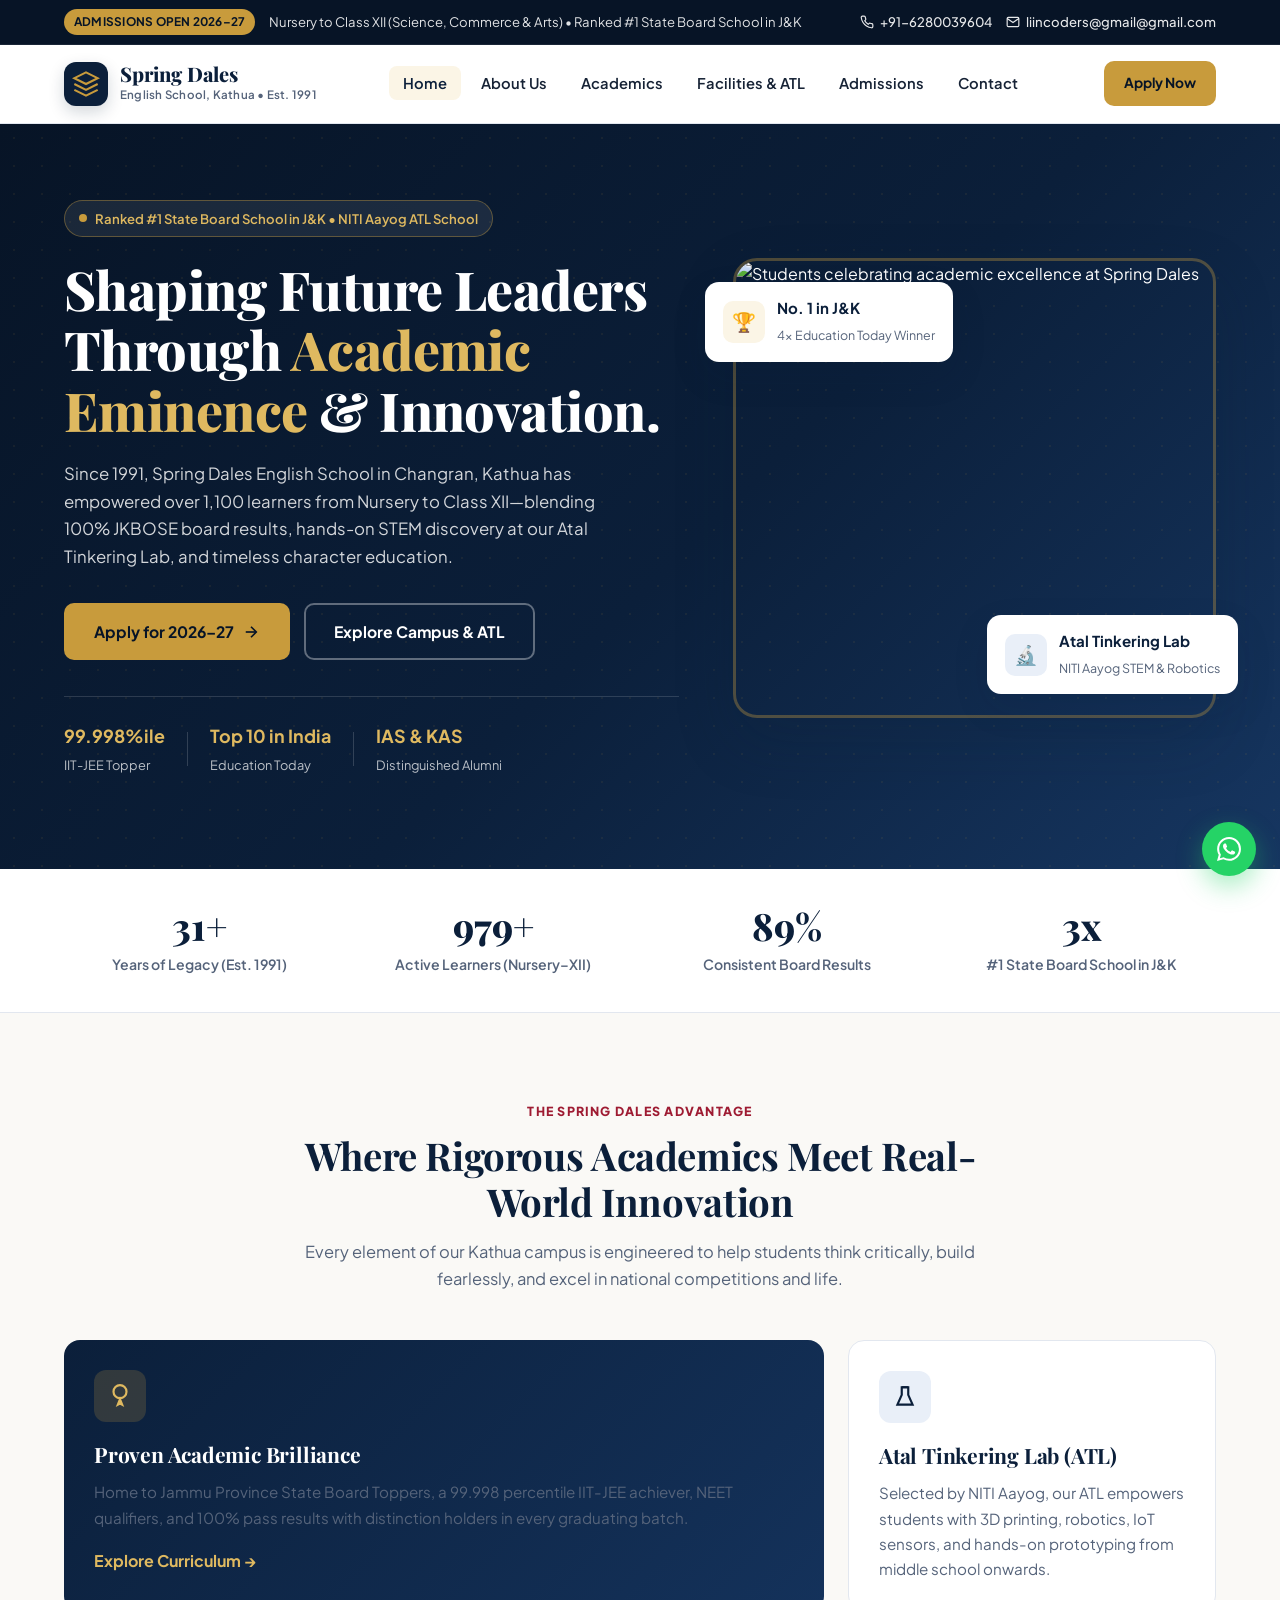
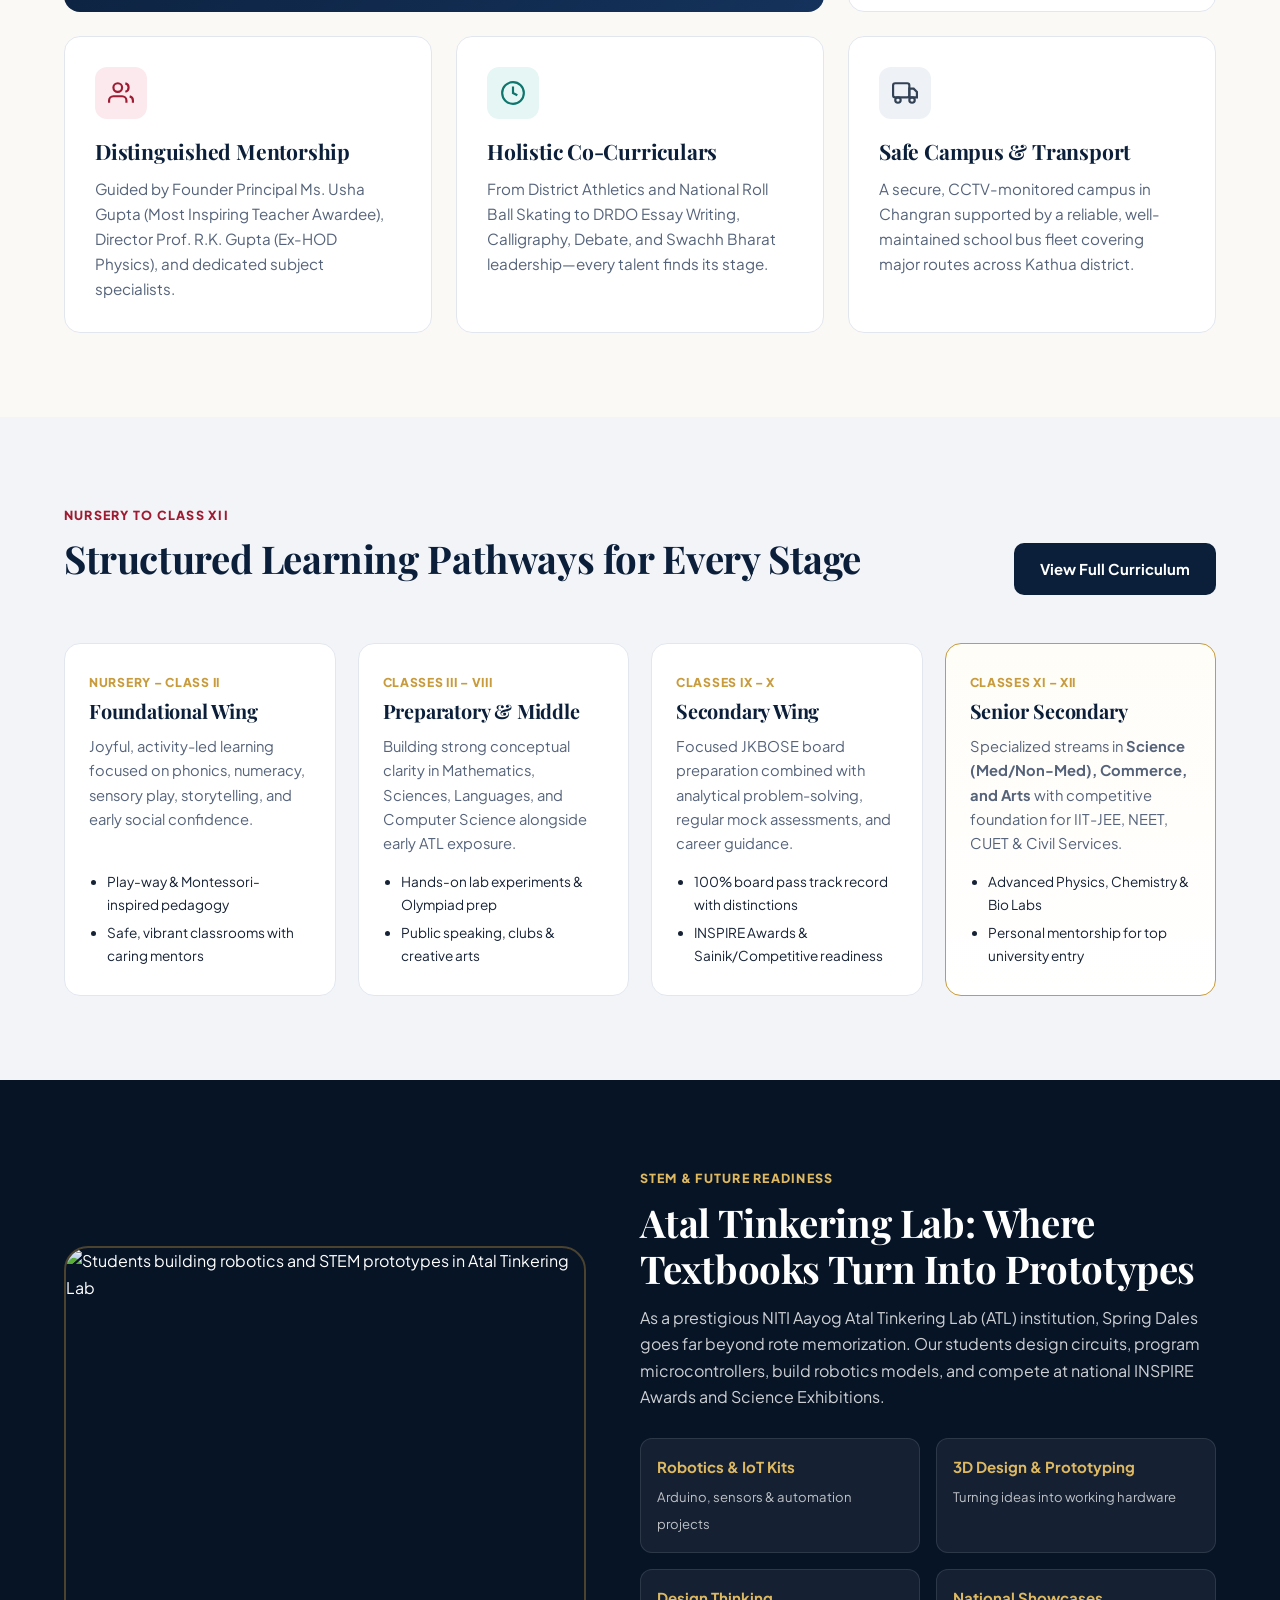
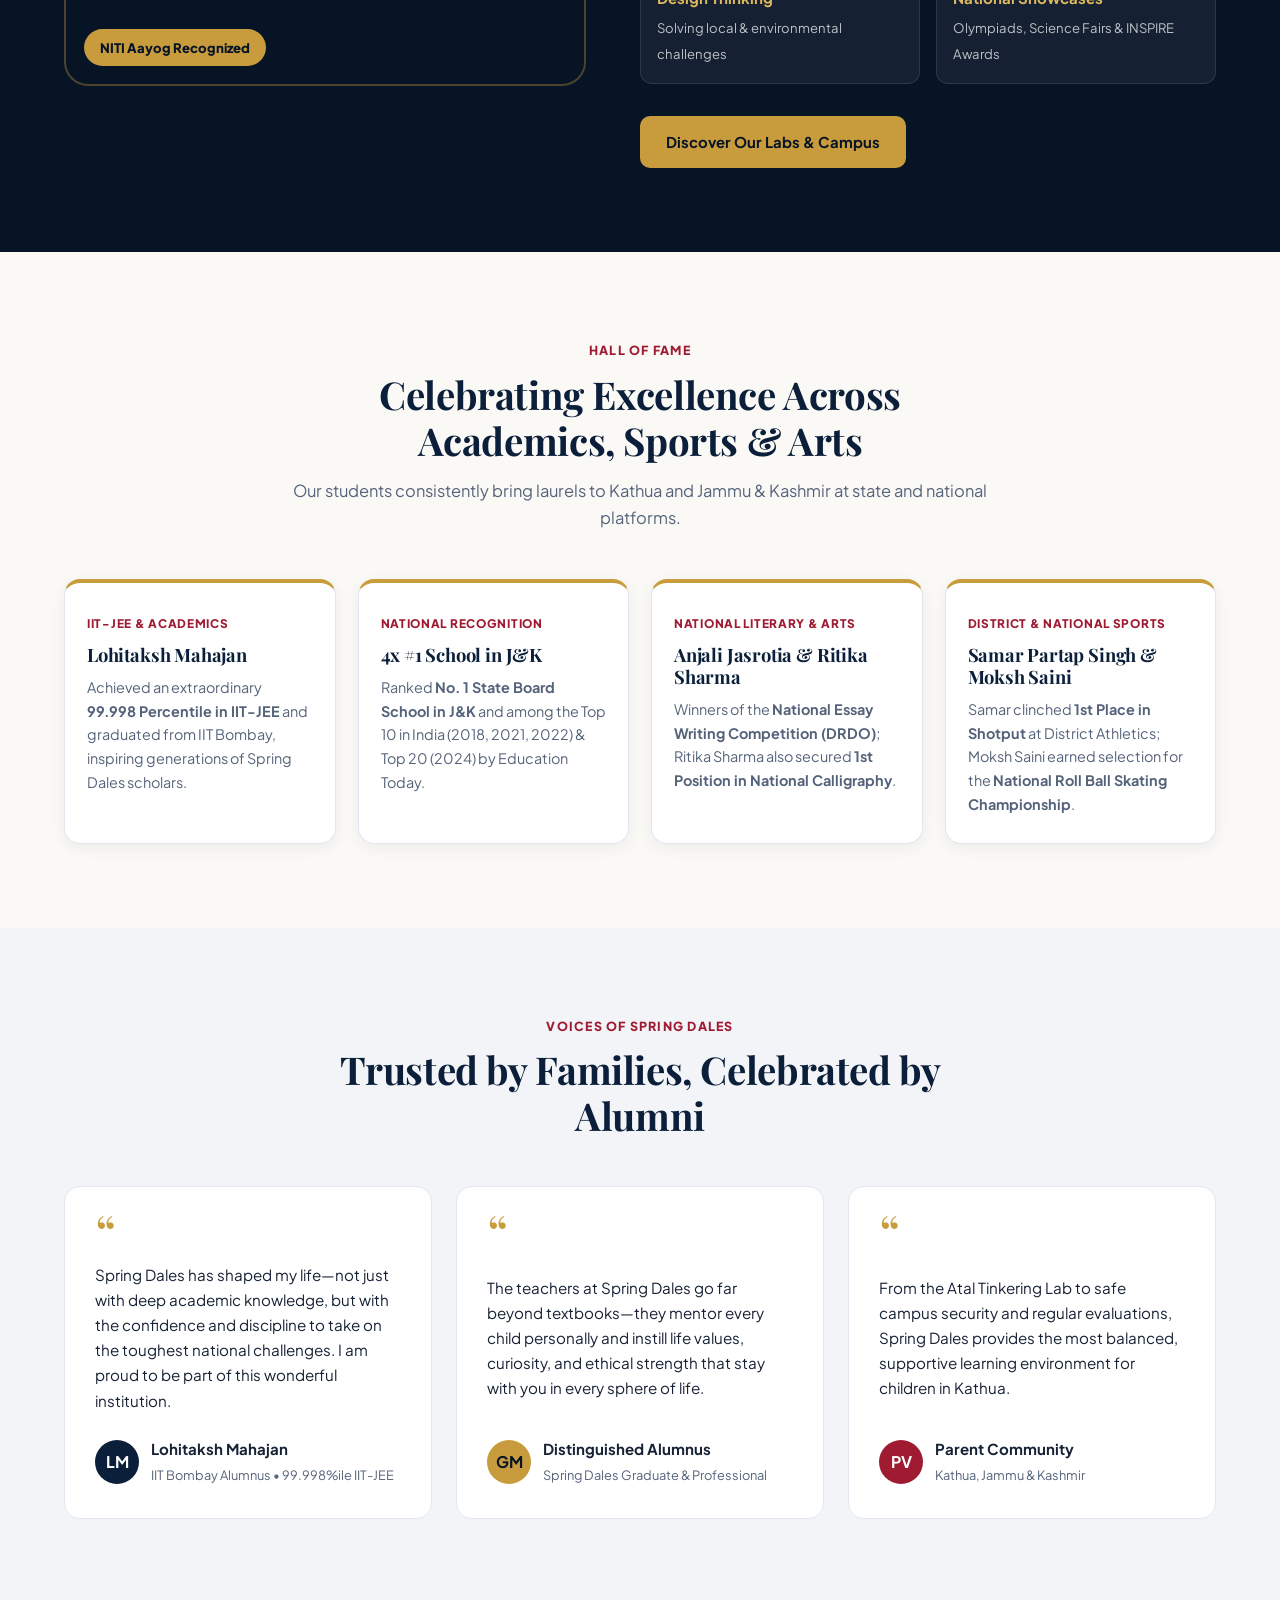
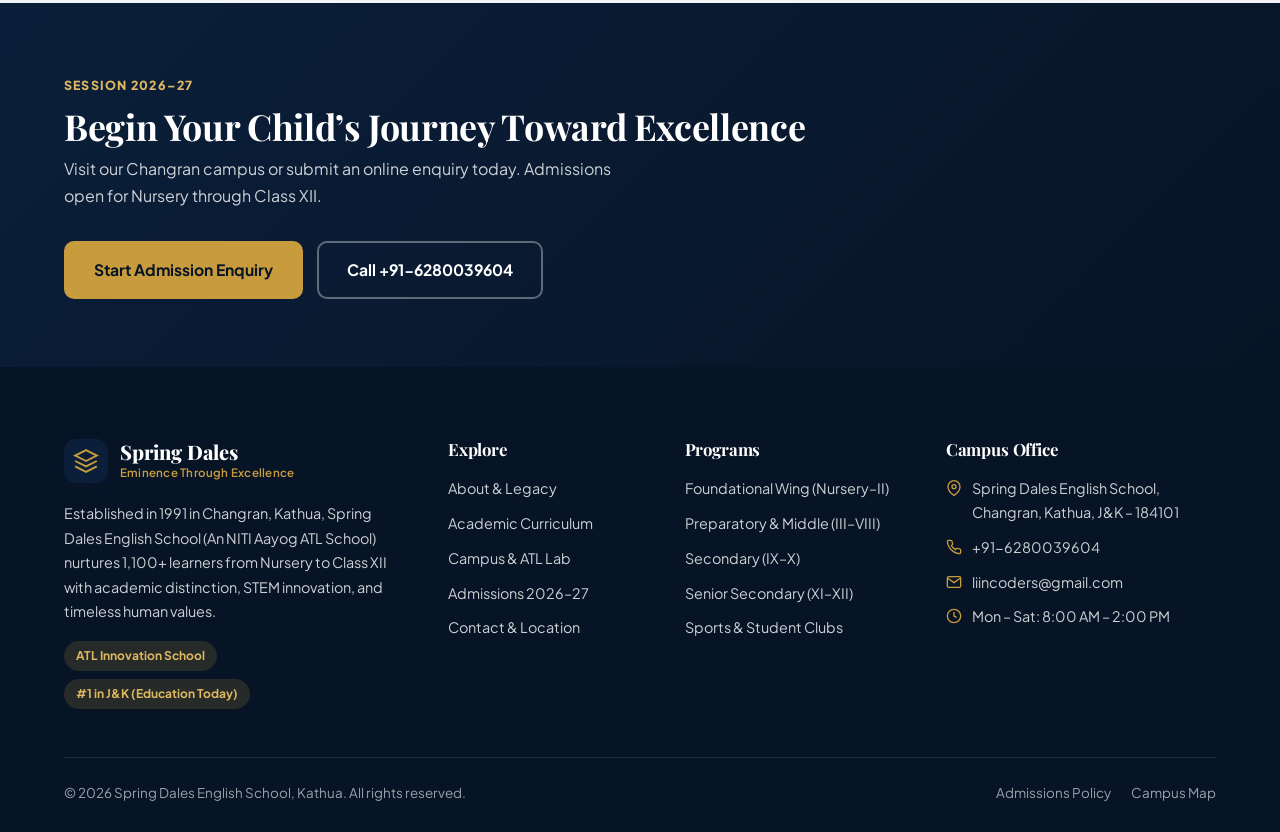
==== commit 74782bd8: "all files mobile number & email have been updated" ====
--- a/index.html
+++ b/index.html
@@ -23,7 +23,7 @@
     "alternateName": "Spring Dales English School (An ATL School)",
     "url": "https://springdaleskathua.edu.in/",
     "foundingDate": "1991",
-    "telephone": "+91-9622215222",
+    "telephone": "+91-6280039604",
     "email": "springdaleskathua1@gmail.com",
     "address": {
       "@type": "PostalAddress",
@@ -47,13 +47,13 @@
         <span class="top-bar-text">Nursery to Class XII (Science, Commerce &amp; Arts) • Ranked #1 State Board School in J&amp;K</span>
       </div>
       <div class="top-bar-right">
-        <a href="tel:+919622215222" class="top-link">
+        <a href="tel:+916280039604" class="top-link">
           <svg width="14" height="14" viewBox="0 0 24 24" fill="none" stroke="currentColor" stroke-width="2"><path d="M22 16.92v3a2 2 0 0 1-2.18 2 19.79 19.79 0 0 1-8.63-3.07 19.5 19.5 0 0 1-6-6 19.79 19.79 0 0 1-3.07-8.67A2 2 0 0 1 4.11 2h3a2 2 0 0 1 2 1.72 12.84 12.84 0 0 0 .7 2.81 2 2 0 0 1-.45 2.11L8.09 9.91a16 16 0 0 0 6 6l1.27-1.27a2 2 0 0 1 2.11-.45 12.84 12.84 0 0 0 2.81.7A2 2 0 0 1 22 16.92z"/></svg>
-          +91-9622215222
+          +91-6280039604
         </a>
-        <a href="mailto:springdaleskathua1@gmail.com" class="top-link hide-sm">
+        <a href="mailto:liincoders@gmail.com" class="top-link hide-sm">
           <svg width="14" height="14" viewBox="0 0 24 24" fill="none" stroke="currentColor" stroke-width="2"><path d="M4 4h16c1.1 0 2 .9 2 2v12c0 1.1-.9 2-2 2H4c-1.1 0-2-.9-2-2V6c0-1.1.9-2 2-2z"/><polyline points="22,6 12,13 2,6"/></svg>
-          springdaleskathua1@gmail.com
+         liincoders@gmail@gmail.com
         </a>
       </div>
     </div>
@@ -114,7 +114,7 @@
     <div class="mobile-drawer-footer">
       <p>Changran, Kathua, J&amp;K</p>
       <p>Mon–Sat: 8:00 AM – 2:00 PM</p>
-      <a href="tel:+919622215222">+91-9622215222</a>
+      <a href="tel:+916280039604">+91-6280039604</a>
     </div>
   </div>
   <div class="drawer-backdrop" id="drawerBackdrop"></div>
@@ -440,7 +440,7 @@
       </div>
       <div class="cta-banner-actions">
         <a href="admissions.html#apply" class="btn btn-gold btn-lg">Start Admission Enquiry</a>
-        <a href="tel:+919622215222" class="btn btn-outline-light btn-lg">Call +91-9622215222</a>
+        <a href="tel:+916280039604" class="btn btn-outline-light btn-lg">Call +91-6280039604</a>
       </div>
     </div>
   </section>
@@ -503,11 +503,11 @@
             </li>
             <li>
               <svg width="16" height="16" viewBox="0 0 24 24" fill="none" stroke="#c89b3c" stroke-width="2"><path d="M22 16.92v3a2 2 0 0 1-2.18 2 19.79 19.79 0 0 1-8.63-3.07 19.5 19.5 0 0 1-6-6 19.79 19.79 0 0 1-3.07-8.67A2 2 0 0 1 4.11 2h3a2 2 0 0 1 2 1.72 12.84 12.84 0 0 0 .7 2.81 2 2 0 0 1-.45 2.11L8.09 9.91a16 16 0 0 0 6 6l1.27-1.27a2 2 0 0 1 2.11-.45 12.84 12.84 0 0 0 2.81.7A2 2 0 0 1 22 16.92z"/></svg>
-              <a href="tel:+919622215222">+91-9622215222</a>
+              <a href="tel:+916280039604">+91-6280039604</a>
             </li>
             <li>
               <svg width="16" height="16" viewBox="0 0 24 24" fill="none" stroke="#c89b3c" stroke-width="2"><path d="M4 4h16c1.1 0 2 .9 2 2v12c0 1.1-.9 2-2 2H4c-1.1 0-2-.9-2-2V6c0-1.1.9-2 2-2z"/><polyline points="22,6 12,13 2,6"/></svg>
-              <a href="mailto:springdaleskathua1@gmail.com">springdaleskathua1@gmail.com</a>
+              <a href="mailto:liincoders@gmail.com">liincoders@gmail.com</a>
             </li>
             <li>
               <svg width="16" height="16" viewBox="0 0 24 24" fill="none" stroke="#c89b3c" stroke-width="2"><circle cx="12" cy="12" r="10"/><polyline points="12 6 12 12 16 14"/></svg>
@@ -528,7 +528,7 @@
   </footer>
 
   <!-- Floating WhatsApp Quick Connect -->
-  <a href="https://wa.me/919622215222?text=Hello%20Spring%20Dales%20English%20School%2C%20I%20would%20like%20to%20enquire%20about%20admissions%20for%202026-27." target="_blank" rel="noopener" class="whatsapp-fab" aria-label="Chat on WhatsApp">
+  <a href="https://wa.me/916280039604?text=Hello%20Spring%20Dales%20English%20School%2C%20I%20would%20like%20to%20enquire%20about%20admissions%20for%202026-27." target="_blank" rel="noopener" class="whatsapp-fab" aria-label="Chat on WhatsApp">
     <svg width="24" height="24" viewBox="0 0 24 24" fill="currentColor"><path d="M20.52 3.48A11.86 11.86 0 0 0 12.06 0C5.5 0 .16 5.34.16 11.9c0 2.1.55 4.14 1.59 5.95L0 24l6.33-1.66a11.86 11.86 0 0 0 5.73 1.46h.01c6.56 0 11.9-5.34 11.9-11.9 0-3.18-1.24-6.17-3.45-8.42zM12.07 21.8h-.01a9.86 9.86 0 0 1-5.03-1.38l-.36-.21-3.76.99 1-3.66-.24-.38a9.84 9.84 0 0 1-1.51-5.26c0-5.45 4.44-9.89 9.9-9.89 2.64 0 5.13 1.03 7 2.9a9.83 9.83 0 0 1 2.9 7c0 5.46-4.44 9.89-9.89 9.89zm5.42-7.41c-.3-.15-1.76-.87-2.03-.97-.27-.1-.47-.15-.67.15-.2.3-.77.97-.94 1.17-.17.2-.35.22-.64.07-.3-.15-1.26-.46-2.4-1.48-.89-.79-1.49-1.77-1.66-2.07-.17-.3-.02-.46.13-.61.13-.13.3-.35.45-.52.15-.17.2-.3.3-.5.1-.2.05-.37-.02-.52-.08-.15-.67-1.62-.92-2.22-.24-.58-.49-.5-.67-.51h-.57c-.2 0-.52.07-.79.37-.27.3-1.04 1.02-1.04 2.48s1.07 2.88 1.22 3.08c.15.2 2.1 3.2 5.09 4.49.71.31 1.27.49 1.7.63.71.23 1.36.2 1.87.12.57-.09 1.76-.72 2.01-1.41.25-.7.25-1.29.17-1.41-.07-.13-.27-.2-.57-.35z"/></svg>
   </a>
 
